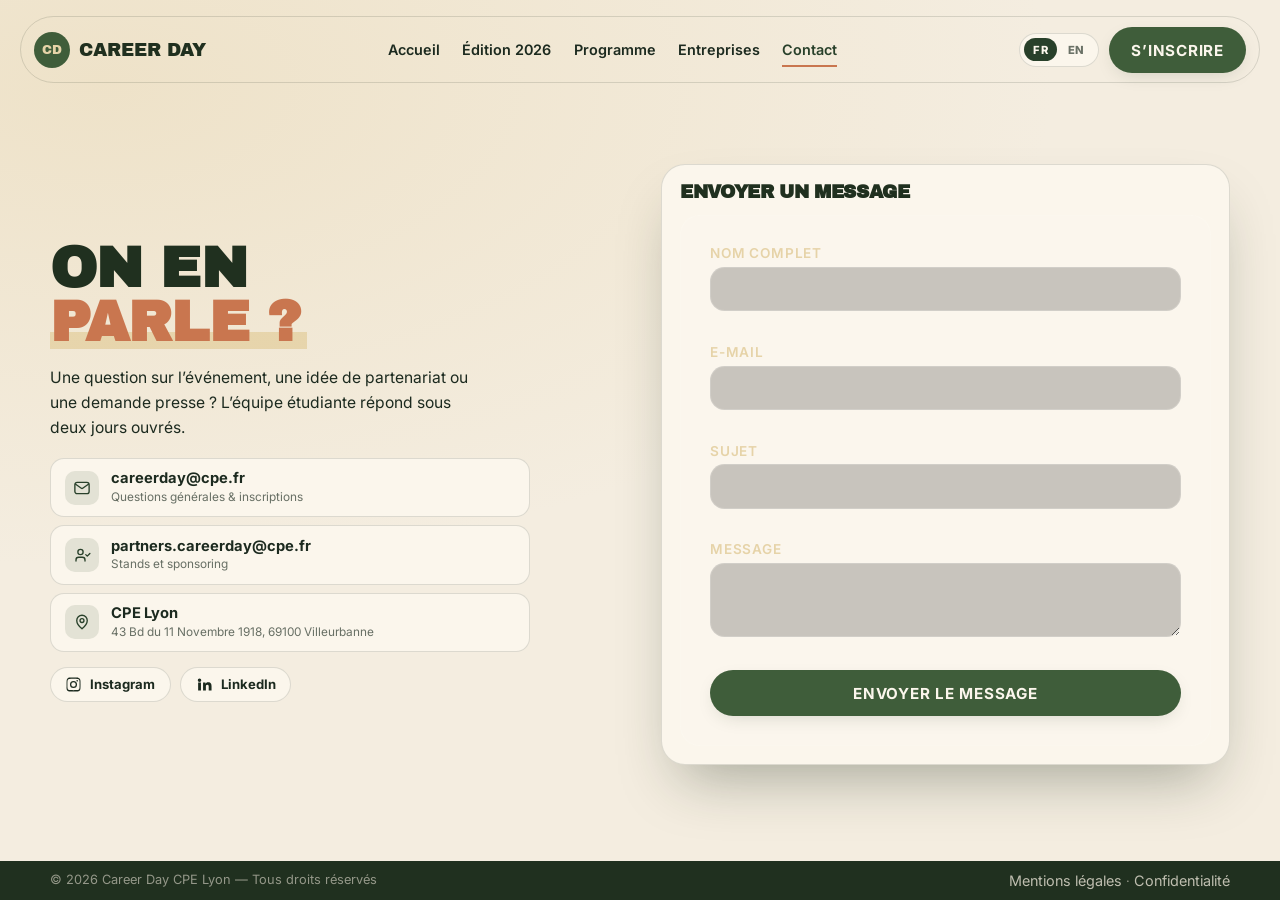
==== contact.html @ 2022bc17 "Initial commit" ====
<!doctype html>
<html lang="fr">
<head>
  <meta charset="utf-8" />
  <meta name="viewport" content="width=device-width, initial-scale=1" />
  <title>Contact — Career Day 2026 | CPE Lyon</title>
  <meta name="description" content="Contactez l’équipe étudiante du Career Day 2026 de CPE Lyon : questions, partenariats, presse. Réponse sous deux jours ouvrés." />
  <meta property="og:title" content="Contact — Career Day 2026 | CPE Lyon" />
  <meta property="og:description" content="Une question, une idée de partenariat ? L’équipe étudiante vous répond." />
  <meta property="og:type" content="website" />
  <meta name="twitter:card" content="summary_large_image" />
  <link rel="preconnect" href="https://fonts.googleapis.com" />
  <link rel="preconnect" href="https://fonts.gstatic.com" crossorigin />
  <link rel="stylesheet" href="https://fonts.googleapis.com/css2?family=Archivo+Black&family=Archivo:wght@400;600;800;900&family=Inter:wght@400;500;600;700&display=swap" />
  <link rel="stylesheet" href="css/style.css" />
  <link rel="stylesheet" href="css/pages.css" />
</head>
<body class="is-landing">
  <a class="skip" href="#main" data-en="Skip to content">Aller au contenu</a>
  <div class="loader" id="loader"><div class="loader__ring" aria-hidden="true"></div></div>
  <div id="site-nav"></div>

  <main id="main">
    <section class="page-single">
      <div class="page__grid contact__wrap">
        <div class="tabs contact__tabs" role="tablist" aria-label="Contact">
          <button class="tab is-active" type="button" role="tab" aria-selected="true" data-tab="info" data-en="Contact">Contact</button>
          <button class="tab" type="button" role="tab" aria-selected="false" data-tab="form" data-en="Message">Message</button>
        </div>

        <div class="contact__panels">
          <div class="tab-panel is-active intro" data-panel="info">
            <h1 class="intro__title">
              <span class="w"><span data-en="Let’s">On en</span></span>
              <span class="w w--accent"><span data-en="talk.">parle ?</span></span>
            </h1>
            <p class="intro__lead" data-en="A question about the event, a partnership idea or a press request? The student team answers within two working days.">
              Une question sur l’événement, une idée de partenariat ou une demande presse ?
              L’équipe étudiante répond sous deux jours ouvrés.
            </p>
            <ul class="cinfo">
              <li>
                <span class="cinfo__ic" aria-hidden="true"><svg viewBox="0 0 24 24" fill="none" stroke="currentColor" stroke-width="1.8" stroke-linecap="round" stroke-linejoin="round"><rect x="2.5" y="4.5" width="19" height="15" rx="3"/><path d="m3.5 7 7.6 5.4a1.5 1.5 0 0 0 1.8 0L20.5 7"/></svg></span>
                <div><b>careerday@cpe.fr</b><small data-en="General questions &amp; registrations">Questions générales &amp; inscriptions</small></div>
              </li>
              <li>
                <span class="cinfo__ic" aria-hidden="true"><svg viewBox="0 0 24 24" fill="none" stroke="currentColor" stroke-width="1.8" stroke-linecap="round" stroke-linejoin="round"><path d="M16 20v-1.5a3.5 3.5 0 0 0-3.5-3.5h-5A3.5 3.5 0 0 0 4 18.5V20"/><circle cx="10" cy="8" r="3.5"/><path d="M17 11.5 19 13.5 22.5 10"/></svg></span>
                <div><b>partners.careerday@cpe.fr</b><small data-en="Booths and sponsorship">Stands et sponsoring</small></div>
              </li>
              <li>
                <span class="cinfo__ic" aria-hidden="true"><svg viewBox="0 0 24 24" fill="none" stroke="currentColor" stroke-width="1.8" stroke-linecap="round" stroke-linejoin="round"><path d="M12 21s7-5.6 7-11a7 7 0 1 0-14 0c0 5.4 7 11 7 11Z"/><circle cx="12" cy="10" r="2.6"/></svg></span>
                <div><b>CPE Lyon</b><small>43 Bd du 11 Novembre 1918, 69100 Villeurbanne</small></div>
              </li>
            </ul>
            <div class="social">
              <a class="social__btn" href="https://instagram.com" target="_blank" rel="noopener" aria-label="Instagram">
                <svg viewBox="0 0 24 24" aria-hidden="true" fill="currentColor"><path d="M12 2.2c3.2 0 3.6 0 4.9.07 1.2.05 1.8.25 2.2.42.6.22 1 .48 1.4.9.44.43.7.83.92 1.4.17.44.37 1.06.42 2.25.06 1.28.07 1.66.07 4.88s-.01 3.6-.07 4.88c-.05 1.19-.25 1.81-.42 2.25-.22.57-.48.97-.92 1.4-.42.42-.82.68-1.4.9-.44.17-1.06.37-2.25.42-1.28.06-1.66.07-4.88.07s-3.6-.01-4.88-.07c-1.19-.05-1.81-.25-2.25-.42-.57-.22-.97-.48-1.4-.9-.42-.43-.68-.83-.9-1.4-.17-.44-.37-1.06-.42-2.25C2.21 15.6 2.2 15.22 2.2 12s.01-3.6.07-4.88c.05-1.19.25-1.81.42-2.25.22-.57.48-.97.9-1.4.43-.42.83-.68 1.4-.9.44-.17 1.06-.37 2.25-.42C8.52 2.21 8.9 2.2 12 2.2Zm0 1.8c-3.15 0-3.5.01-4.74.07-.9.04-1.38.19-1.7.31-.43.17-.73.37-1.05.69-.32.32-.52.62-.69 1.05-.12.32-.27.8-.31 1.7-.06 1.24-.07 1.6-.07 4.18s.01 2.94.07 4.18c.04.9.19 1.38.31 1.7.17.43.37.73.69 1.05.32.32.62.52 1.05.69.32.12.8.27 1.7.31 1.24.06 1.6.07 4.74.07s3.5-.01 4.74-.07c.9-.04 1.38-.19 1.7-.31.43-.17.73-.37 1.05-.69.32-.32.52-.62.69-1.05.12-.32.27-.8.31-1.7.06-1.24.07-1.6.07-4.18s-.01-2.94-.07-4.18c-.04-.9-.19-1.38-.31-1.7a2.85 2.85 0 0 0-.69-1.05 2.85 2.85 0 0 0-1.05-.69c-.32-.12-.8-.27-1.7-.31C15.5 4.01 15.15 4 12 4Zm0 3.03a4.97 4.97 0 1 1 0 9.94 4.97 4.97 0 0 1 0-9.94Zm0 1.8a3.17 3.17 0 1 0 0 6.34 3.17 3.17 0 0 0 0-6.34Zm5.18-3.2a1.16 1.16 0 1 1 0 2.32 1.16 1.16 0 0 1 0-2.32Z"/></svg>
                <span>Instagram</span>
              </a>
              <a class="social__btn" href="https://linkedin.com" target="_blank" rel="noopener" aria-label="LinkedIn">
                <svg viewBox="0 0 24 24" aria-hidden="true" fill="currentColor"><path d="M4.98 3.5a2.5 2.5 0 1 1 0 5 2.5 2.5 0 0 1 0-5ZM3 9.25h4v11.25H3V9.25Zm6.5 0h3.83v1.54h.06c.53-.95 1.83-1.95 3.77-1.95 4.03 0 4.78 2.5 4.78 5.75v5.91h-4v-5.24c0-1.25-.02-2.86-1.85-2.86-1.85 0-2.13 1.36-2.13 2.77v5.33h-4V9.25Z"/></svg>
                <span>LinkedIn</span>
              </a>
            </div>

          </div>

          <div class="tab-panel panel" data-panel="form">
            <h3 data-en="Send a message">Envoyer un message</h3>
            <form class="form" data-form data-success="Message envoyé ! Nous revenons vers vous rapidement.">
              <div class="field"><label for="cn" data-en="Full name">Nom complet</label><input id="cn" name="name" type="text" required /><span class="err"></span></div>
              <div class="field"><label for="ce" data-en="Email">E-mail</label><input id="ce" name="email" type="email" required /><span class="err"></span></div>
              <div class="field"><label for="cs" data-en="Subject">Sujet</label><input id="cs" name="subject" type="text" required /><span class="err"></span></div>
              <div class="field"><label for="cm" data-en="Message">Message</label><textarea id="cm" name="message" required></textarea><span class="err"></span></div>
              <button type="submit" class="btn btn--primary" data-en="Send message">Envoyer le message</button>
            </form>
          </div>
        </div>
      </div>
    </section>
  </main>

  <div id="site-footer"></div>

  <div class="modal" id="registerModal" role="dialog" aria-modal="true" aria-hidden="true">
    <div class="modal__backdrop" data-modal-close></div>
    <div class="modal__panel">
      <button class="modal__close" data-modal-close aria-label="Fermer">×</button>
      <h3 data-en="Register for Career Day">Inscription au Career Day</h3>
      <p class="muted" data-en="Free for CPE Lyon students.">Gratuit pour les étudiants de CPE Lyon.</p>
      <form class="form" data-form data-success="Inscription envoyée ! Confirmation en route.">
        <div class="field"><label for="rn6" data-en="Full name">Nom complet</label><input id="rn6" name="name" type="text" required /><span class="err"></span></div>
        <div class="field"><label for="re6" data-en="Email">E-mail</label><input id="re6" name="email" type="email" required /><span class="err"></span></div>
        <div class="field"><label for="rr6" data-en="I am a…">Je suis…</label><select id="rr6" name="role" required><option value="" data-en="Choose one">Choisir</option><option data-en="Student">Étudiant·e</option><option data-en="Company">Entreprise</option><option data-en="Alumni">Alumni</option></select><span class="err"></span></div>
        <button type="submit" class="btn btn--primary" data-en="Send registration">Envoyer l’inscription</button>
      </form>
    </div>
  </div>

  <div class="toasts" id="toasts" aria-live="polite"></div>
  <script src="js/layout.js"></script>
  <script src="js/i18n.js"></script>
  <script src="js/script.js"></script>
</body>
</html>
---- css/style.css ----
/* =========================================================
   Career Day 2026 — earthy eco palette, light mode only
   ========================================================= */

*,*::before,*::after{box-sizing:border-box}
html{scroll-behavior:smooth;-webkit-text-size-adjust:100%}
body{margin:0;font-family:var(--font-sans);color:var(--ink);background:var(--cream);
  -webkit-font-smoothing:antialiased;overflow-x:hidden}
img,svg{display:block;max-width:100%}
button{font:inherit;cursor:pointer;border:0;background:none;color:inherit}
a{color:inherit;text-decoration:none}
:focus-visible{outline:3px solid var(--moss);outline-offset:2px;border-radius:6px}
main{min-height:60vh}

/* ---------- Design tokens (light only, ecological earthy) ---------- */
:root{
  --cream:#f4ede0;         /* warm paper */
  --paper:#fbf6ec;         /* softer paper */
  --ink:#1c2a1f;           /* deep bark */
  --bark:#20301f;          /* deepest green-brown */
  --moss:#3f5d3a;          /* primary forest green */
  --moss-deep:#28402a;
  --olive:#8ba86a;         /* fresh olive accent */
  --clay:#c9764f;          /* warm terracotta */
  --clay-soft:#e2a583;     /* peachy clay */
  --sand:#e6d3a8;          /* golden sand */
  --sky:#a9c3b5;           /* soft eucalyptus */
  --line:rgba(28,42,31,.14);
  --muted:rgba(28,42,31,.65);
  --shadow-sm:0 6px 20px -8px rgba(32,48,31,.22);
  --shadow-lg:0 30px 60px -20px rgba(32,48,31,.38);
  --radius:1.25rem;
  --font-display:"Archivo Black","Archivo",system-ui,sans-serif;
  --font-sans:"Inter",system-ui,-apple-system,sans-serif;
  --ease:cubic-bezier(.22,1,.36,1);
  --container:1180px;
}

.container{width:min(100% - 2.5rem,var(--container));margin-inline:auto}

/* ---------- Typography ---------- */
h1,h2,h3,h4,.font-display{font-family:var(--font-display);letter-spacing:-.02em;line-height:.95;margin:0}
.h2{font-size:clamp(2.4rem,5vw,4.2rem);text-transform:uppercase;color:var(--bark)}
.h2--dark{color:var(--sand)}
.h2--light{color:var(--olive)}
.eyebrow{display:inline-block;font-size:.75rem;font-weight:800;letter-spacing:.28em;
  text-transform:uppercase;color:var(--clay);margin-bottom:1rem}
.eyebrow--light{color:var(--olive)}
.lead{max-width:44ch;color:var(--ink);opacity:.85;font-size:clamp(1rem,1.1vw,1.125rem);line-height:1.65;margin:1.25rem 0 1.75rem}
.lead--dark{color:rgba(244,237,224,.85)}
.lead--light{color:rgba(244,237,224,.85)}
.muted{color:var(--muted);font-size:.9rem}

/* ---------- Buttons ---------- */
.btn{display:inline-flex;align-items:center;justify-content:center;gap:.5rem;
  padding:.85rem 1.4rem;border-radius:999px;font-weight:700;font-size:.95rem;
  text-transform:uppercase;letter-spacing:.05em;transition:transform .25s var(--ease),
  box-shadow .25s var(--ease),background .2s,color .2s;will-change:transform}
.btn:hover{transform:translateY(-2px)}
.btn:active{transform:translateY(0)}
.btn--lg{padding:1rem 1.7rem;font-size:1rem}
.btn--primary{background:var(--moss);color:var(--paper);box-shadow:var(--shadow-sm)}
.btn--primary:hover{background:var(--moss-deep)}
.btn--clay{background:var(--clay);color:var(--paper)}
.btn--sand{background:var(--sand);color:var(--bark)}
.btn--dark{background:var(--bark);color:var(--sand)}
.btn--ghost{background:transparent;color:var(--bark);border:2px solid var(--bark)}
.btn--ghost:hover{background:var(--bark);color:var(--sand)}

/* ---------- Loader ---------- */
.loader{position:fixed;inset:0;background:var(--cream);display:grid;place-items:center;
  z-index:9999;transition:opacity .5s .2s ease,visibility 0s .8s}
.loader.is-hidden{opacity:0;visibility:hidden;pointer-events:none}
.loader__ring{width:52px;height:52px;border:4px solid var(--line);
  border-top-color:var(--moss);border-radius:50%;animation:spin 1s linear infinite}
@keyframes spin{to{transform:rotate(360deg)}}

/* ---------- Scroll progress ---------- */
.scroll-progress{position:fixed;top:0;left:0;height:3px;width:0;background:var(--clay);
  z-index:100;transition:width .1s linear}

/* ---------- Skip link ---------- */
.skip{position:absolute;left:-9999px;top:0;background:var(--bark);color:var(--sand);padding:.6rem 1rem;z-index:100;border-radius:0 0 8px 0}
.skip:focus{left:0}

/* ---------- Nav ---------- */
.nav{position:fixed;inset:1rem 0 auto 0;z-index:60}
.nav.is-scrolled .nav__inner{background:color-mix(in oklab,var(--paper) 92%,transparent);
  backdrop-filter:saturate(140%) blur(14px);-webkit-backdrop-filter:saturate(140%) blur(14px);
  box-shadow:var(--shadow-sm)}
.nav__inner{display:flex;align-items:center;justify-content:space-between;gap:1rem;
  width:min(100% - 2rem,1240px);margin-inline:auto;padding:.6rem .8rem;
  border-radius:999px;border:1px solid var(--line);transition:all .3s var(--ease);background:transparent}
.nav__logo{display:flex;align-items:center;gap:.6rem;font-family:var(--font-display);
  font-size:1.15rem;color:var(--bark);text-transform:uppercase}
.nav__badge{display:grid;place-items:center;width:36px;height:36px;border-radius:50%;
  background:var(--moss);color:var(--sand);font-family:var(--font-display);font-size:.8rem}
.nav__links{display:flex;gap:1.4rem;font-weight:600;font-size:.9rem}
.nav__links a{position:relative;padding:.3rem 0;color:var(--ink)}
.nav__links a::after{content:"";position:absolute;left:0;right:100%;bottom:-4px;height:2px;
  background:var(--clay);transition:right .3s var(--ease)}
.nav__links a:hover::after,.nav__links a[aria-current="page"]::after{right:0}
.nav__links a[aria-current="page"]{color:var(--moss-deep)}
.nav__actions{display:flex;align-items:center;gap:.6rem}
.burger{display:none;width:42px;height:42px;border-radius:50%;background:var(--paper);
  place-items:center;box-shadow:var(--shadow-sm)}
.burger span{display:block;width:20px;height:2px;background:var(--bark);margin:3px auto;transition:.3s var(--ease)}
.burger.is-open span:nth-child(1){transform:translateY(5px) rotate(45deg)}
.burger.is-open span:nth-child(2){opacity:0}
.burger.is-open span:nth-child(3){transform:translateY(-5px) rotate(-45deg)}

/* Mobile drawer */
.drawer{position:fixed;inset:0;background:var(--cream);z-index:58;
  transform:translateY(-100%);transition:transform .5s var(--ease);padding:6.4rem 1.6rem 2rem;display:flex;
  overflow-y:auto}
.drawer.is-open{transform:translateY(0)}
/* keep page content from bleeding through the drawer */
body.nav-open{overflow:hidden}
body.nav-open main,body.nav-open footer{visibility:hidden}
.drawer__nav{display:flex;flex-direction:column;gap:.75rem;font-family:var(--font-display);
  font-size:1.45rem;text-transform:uppercase;color:var(--bark);width:100%}
.drawer__nav a[aria-current="page"]{color:var(--clay)}
.drawer__nav .langsw{align-self:flex-start;margin-top:.2rem}
.drawer__nav .btn{align-self:flex-start;font-family:var(--font-sans);font-size:.88rem;padding:.55rem 1.1rem;margin-top:.35rem}
@media (max-width:400px){
  .drawer{padding:6.1rem 1.3rem 1.6rem}
  .drawer__nav{font-size:1.25rem;gap:.6rem}
}


@media (max-width:960px){
  .nav__links{display:none}
  .burger{display:grid}
  .nav__actions .btn{display:none}
}

/* ---------- Page banner (shared on inner pages) ---------- */
.banner{position:relative;background:var(--moss);color:var(--paper);padding:9rem 0 5rem;overflow:hidden}
.banner__inner{position:relative;z-index:2}
.banner .eyebrow{color:var(--sand)}
.banner h1{font-size:clamp(2.6rem,6vw,5rem);text-transform:uppercase;color:var(--sand)}
.banner p{max-width:52ch;color:rgba(244,237,224,.85);margin-top:1.2rem;line-height:1.6}
.banner__deco{position:absolute;right:-4rem;top:-4rem;width:22rem;height:22rem;border-radius:50%;
  background:radial-gradient(circle at 30% 30%,var(--olive),transparent 65%);opacity:.55;z-index:1}
.wave{position:absolute;left:0;right:0;bottom:-1px;line-height:0;z-index:2}
.wave svg{width:100%;height:80px;display:block}
.wave svg path{fill:var(--cream)}
.banner + section{padding-top:5rem}

/* ---------- HERO (home) ---------- */
.hero{position:relative;padding:9rem 0 6rem;background:var(--cream);overflow:hidden}
.hero__grid{display:grid;grid-template-columns:1.1fr 1fr;gap:3rem;align-items:center}
.chip{background:color-mix(in oklab,var(--clay-soft) 65%,transparent);
  color:var(--bark);padding:.4rem 1rem;border-radius:999px;
  font-size:.72rem;font-weight:800;letter-spacing:.24em;text-transform:uppercase}
.hero__title{font-family:var(--font-display);text-transform:uppercase;
  font-size:clamp(3.2rem,10vw,8.2rem);line-height:.85;margin-top:1.4rem;color:var(--bark)}
.hero__title span{display:block}
.hero__accent{color:var(--clay);text-shadow:3px 3px 0 var(--bark)}
.hero__lead{margin-top:1.7rem;max-width:34ch;font-size:clamp(1rem,1.2vw,1.15rem);color:var(--ink);opacity:.85;line-height:1.6}
.hero__cta{margin-top:1.8rem;display:flex;flex-wrap:wrap;gap:.9rem}

/* stats */
.stats{display:grid;grid-template-columns:repeat(4,1fr);gap:1rem;margin:2.5rem 0 0;padding:0;list-style:none}
.stats li{background:var(--paper);border:1px solid var(--line);border-radius:var(--radius);
  padding:1rem 1.1rem;transition:transform .3s var(--ease);box-shadow:var(--shadow-sm)}
.stats li:hover{transform:translateY(-4px)}
.stat__num{display:block;font-family:var(--font-display);font-size:1.9rem;color:var(--moss-deep)}
.stat__lbl{font-size:.72rem;letter-spacing:.16em;text-transform:uppercase;color:var(--muted)}

/* hero right */
.hero__right{position:relative;justify-self:center;width:100%;max-width:440px;aspect-ratio:4/5}
.blob{position:absolute;inset:0;overflow:hidden;background:var(--moss);
  border-radius:58% 42% 55% 45% / 60% 55% 45% 40%;animation:morph 12s ease-in-out infinite}
.blob img{width:100%;height:100%;object-fit:cover}
@keyframes morph{
  0%,100%{border-radius:58% 42% 55% 45% / 60% 55% 45% 40%}
  50%{border-radius:45% 55% 40% 60% / 50% 45% 55% 50%}
}
.sticker{position:absolute;transform:rotate(var(--rot));animation:float 6s ease-in-out infinite;filter:drop-shadow(var(--shadow-sm))}
.sticker--lg{bottom:-1.5rem;right:-1rem;background:var(--clay);color:var(--paper);
  width:132px;height:132px;border-radius:50%;display:grid;place-items:center;
  text-align:center;font-family:var(--font-display);font-size:.72rem;text-transform:uppercase;letter-spacing:.06em;line-height:1.15}
.sticker--sm{width:56px;height:56px;border-radius:50%;display:grid;place-items:center;
  background:var(--sand);color:var(--bark);font-size:1.5rem}
.sticker--top{top:-1rem;right:12%}
.sticker--side{top:45%;left:-1.2rem;background:var(--sky);color:var(--bark)}
@keyframes float{0%,100%{transform:rotate(var(--rot)) translateY(0)}50%{transform:rotate(var(--rot)) translateY(-10px)}}

.hero .wave svg path{fill:var(--moss)}

/* ---------- Feature teasers (home) ---------- */
.teasers{background:var(--moss);color:var(--paper);padding:5rem 0 6rem}
.teasers h2{color:var(--sand)}
.teasers__grid{display:grid;grid-template-columns:repeat(3,1fr);gap:1.2rem;margin-top:2rem}
.teaser{background:rgba(255,255,255,.05);border:1px solid rgba(255,255,255,.1);
  border-radius:var(--radius);padding:1.8rem 1.4rem;transition:transform .35s var(--ease),background .3s;
  display:flex;flex-direction:column;gap:.8rem}
.teaser:hover{transform:translateY(-8px);background:rgba(255,255,255,.09)}
.teaser__ico{width:52px;height:52px;border-radius:14px;display:grid;place-items:center;background:var(--sand);color:var(--bark)}
.teaser h3{font-family:var(--font-display);text-transform:uppercase;color:var(--sand);font-size:1.15rem}
.teaser p{color:rgba(244,237,224,.78);font-size:.92rem;line-height:1.55;margin:0;flex-grow:1}
.teaser__link{font-weight:700;color:var(--clay-soft);font-size:.85rem;text-transform:uppercase;letter-spacing:.08em}
.teaser__link:hover{color:var(--sand)}

/* ---------- Cards (about pillars) ---------- */
.cards{display:grid;grid-template-columns:repeat(3,1fr);gap:1.2rem}
.card{background:var(--paper);border:1px solid var(--line);border-radius:var(--radius);
  padding:1.8rem 1.4rem;text-align:center;transition:transform .35s var(--ease),box-shadow .3s;box-shadow:var(--shadow-sm)}
.card:hover{transform:translateY(-8px);box-shadow:var(--shadow-lg)}
.card__icon{width:64px;height:64px;border-radius:50%;display:grid;place-items:center;
  margin:0 auto;color:var(--bark);transition:transform .3s var(--ease)}
.card:hover .card__icon{transform:scale(1.1) rotate(-6deg)}
.card h3{font-size:1.15rem;text-transform:uppercase;color:var(--moss-deep);margin:1rem 0 .4rem}
.card p{font-size:.9rem;color:var(--muted);line-height:1.55;margin:0}

/* ---------- Marquee ---------- */
.marquee{background:var(--bark);padding:1.4rem 0;overflow:hidden}
.marquee__track{display:flex;gap:2rem;background:var(--sand);color:var(--bark);
  padding:.85rem 0;transform:rotate(-2deg);width:110%;margin-left:-5%;
  font-family:var(--font-display);font-size:clamp(1.1rem,2vw,1.7rem);text-transform:uppercase;
  animation:scroll 30s linear infinite;white-space:nowrap}
.marquee__track span{padding-inline:1rem}
@keyframes scroll{to{transform:rotate(-2deg) translateX(-50%)}}

/* ---------- Two-col info (edition/program) ---------- */
.split{padding:5rem 0;background:var(--cream)}
.split__grid{display:grid;grid-template-columns:1fr 1fr;gap:3rem;align-items:center}
.split--clay{background:var(--clay-soft)}
.split--sand{background:var(--sand)}

.info-card{background:var(--paper);border-radius:var(--radius);padding:1.8rem;box-shadow:var(--shadow-sm)}
.info-card h3{font-family:var(--font-display);text-transform:uppercase;font-size:1.4rem;color:var(--bark);margin-bottom:1rem}
.info-card ul{list-style:none;margin:0;padding:0;display:flex;flex-direction:column;gap:.8rem;color:var(--bark)}
.info-card li{display:flex;align-items:flex-start;gap:.8rem;font-size:.95rem}
.dot{display:inline-block;width:32px;height:32px;border-radius:50%;flex-shrink:0;display:grid;place-items:center;color:var(--paper)}
.info-card small{color:var(--muted)}
.info-photo{margin:0;border-radius:var(--radius);overflow:hidden;aspect-ratio:4/3;box-shadow:var(--shadow-sm)}
.info-photo img{width:100%;height:100%;object-fit:cover;transition:transform .6s var(--ease)}
.info-photo:hover img{transform:scale(1.05)}

/* Passport visual */
.passport{position:relative;display:grid;place-items:center;padding:1rem}
.passport__card{width:230px;height:320px;background:var(--bark);border-radius:1.2rem;
  color:var(--sand);padding:1.5rem;box-shadow:var(--shadow-lg);
  display:flex;flex-direction:column;align-items:center;justify-content:space-between;
  transform:rotate(-8deg);transition:transform .5s var(--ease)}
.passport__card:hover{transform:rotate(-4deg) translateY(-8px) scale(1.02)}
.passport__top,.passport__bot{font-family:var(--font-display);text-transform:uppercase;text-align:center;font-size:1.15rem;line-height:1}
.passport__bot{font-size:.7rem;letter-spacing:.22em}
.passport__globe{border:2px solid var(--sand);border-radius:50%;width:135px;height:135px;display:grid;place-items:center;color:var(--sand)}

/* ---------- Section shell ---------- */
.section{padding:5rem 0;background:var(--cream)}
.section--paper{background:var(--paper)}
.section--moss{background:var(--moss);color:var(--paper)}
.section--moss .h2{color:var(--sand)}
.section--moss .lead{color:rgba(244,237,224,.85)}
.section--moss .eyebrow{color:var(--olive)}
.section__head{max-width:640px;margin-bottom:2.5rem}

/* ---------- Tabs ---------- */
.tabs{display:inline-flex;gap:.4rem;background:var(--paper);padding:.4rem;border-radius:999px;
  margin-top:.5rem;box-shadow:var(--shadow-sm);border:1px solid var(--line)}
.tab{padding:.7rem 1.4rem;border-radius:999px;font-weight:700;color:var(--muted);transition:.25s var(--ease)}
.tab.is-active{background:var(--bark);color:var(--sand)}
.tab-panels{margin-top:2rem}
.tab-panel{display:none;animation:fade .4s var(--ease)}
.tab-panel.is-active{display:block}
@keyframes fade{from{opacity:0;transform:translateY(8px)}to{opacity:1;transform:none}}
.agenda{list-style:none;margin:0;padding:0;display:grid;gap:.9rem;max-width:720px}
.agenda li{display:grid;grid-template-columns:80px 1fr;gap:1.2rem;padding:1.1rem 1.3rem;
  background:var(--paper);border:1px solid var(--line);border-radius:var(--radius);
  transition:transform .25s var(--ease);box-shadow:var(--shadow-sm)}
.agenda li:hover{transform:translateX(6px)}
.agenda time{font-family:var(--font-display);color:var(--clay);font-size:1.1rem}
.agenda b{color:var(--bark);display:block}
.agenda p{margin:.3rem 0 0;color:var(--muted);font-size:.9rem}

/* ---------- Partners ---------- */
.partners__grid{margin-top:2rem;display:grid;grid-template-columns:repeat(4,1fr);gap:1rem}
.partner{background:var(--paper);border-radius:var(--radius);padding:2rem 1rem;text-align:center;
  font-family:var(--font-display);letter-spacing:.05em;color:var(--bark);
  transition:transform .3s var(--ease),box-shadow .3s;box-shadow:var(--shadow-sm);border:1px solid var(--line)}
.partner:hover{transform:translateY(-6px) rotate(-1deg);box-shadow:var(--shadow-lg);background:var(--sand)}
.partner__tier{display:block;font-family:var(--font-sans);font-size:.68rem;letter-spacing:.24em;color:var(--clay);margin-bottom:.5rem;font-weight:700}

/* ---------- FAQ ---------- */
.faq__grid{display:grid;grid-template-columns:1fr 1.4fr;gap:3rem;align-items:start}
.accordion{display:flex;flex-direction:column;gap:.7rem}
.acc{background:var(--paper);border:1px solid var(--line);border-radius:var(--radius);
  overflow:hidden;transition:box-shadow .3s var(--ease)}
.acc[open]{box-shadow:var(--shadow-sm)}
.acc summary{padding:1.1rem 1.3rem;font-weight:700;color:var(--bark);
  cursor:pointer;display:flex;justify-content:space-between;align-items:center;list-style:none;gap:1rem}
.acc summary::-webkit-details-marker{display:none}
.acc summary::after{content:"+";font-family:var(--font-display);font-size:1.5rem;transition:transform .3s var(--ease);color:var(--clay)}
.acc[open] summary::after{transform:rotate(45deg)}
.acc__body{padding:0 1.3rem 1.2rem;color:var(--muted);line-height:1.6}

/* ---------- Contact ---------- */
.contact-block{background:var(--bark);color:var(--cream);padding:5rem 0;border-radius:var(--radius);margin-top:3rem}
.contact__grid{display:grid;grid-template-columns:1fr 1.2fr;gap:3rem;align-items:start;padding:0 2.5rem}
.contact__meta{list-style:none;margin:1.5rem 0 0;padding:0;display:flex;flex-direction:column;gap:.6rem;color:rgba(244,237,224,.8)}
.form{display:grid;gap:1rem;background:rgba(255,255,255,.05);padding:1.8rem;border-radius:var(--radius);border:1px solid rgba(255,255,255,.1)}
.field{display:grid;gap:.35rem}
.field label{font-size:.85rem;font-weight:600;letter-spacing:.06em;text-transform:uppercase;color:var(--sand)}
.field input,.field select,.field textarea{background:rgba(0,0,0,.2);border:1px solid rgba(255,255,255,.15);
  color:var(--cream);padding:.85rem 1rem;border-radius:.9rem;font:inherit;transition:border-color .2s,background .2s}
.field input:focus,.field select:focus,.field textarea:focus{border-color:var(--olive);background:rgba(0,0,0,.35);outline:none}
.field.has-error input,.field.has-error select,.field.has-error textarea{border-color:#ff8b8b}
.err{min-height:1rem;font-size:.78rem;color:#ffcccc}

/* ---------- CTA banner ---------- */
.cta-band{background:var(--clay);color:var(--paper);padding:4rem 0;text-align:center}
.cta-band h2{color:var(--paper);font-size:clamp(2rem,4vw,3.4rem);text-transform:uppercase}
.cta-band p{max-width:52ch;margin:1rem auto 1.8rem;color:rgba(251,246,236,.9)}
.cta-band .btn{background:var(--bark);color:var(--sand)}
.cta-band .btn:hover{background:var(--moss-deep)}

/* ---------- Footer ---------- */
.footer{background:var(--bark);color:var(--cream);padding:5rem 0 1.5rem;position:relative}
.footer__grid{display:grid;grid-template-columns:1.4fr 1fr 1fr 1fr;gap:2rem;padding-bottom:3rem;border-bottom:1px solid rgba(255,255,255,.1)}
.footer__logo{color:var(--sand);margin-bottom:1rem}
.footer p,.footer li,.footer a{color:rgba(244,237,224,.75);font-size:.9rem}
.footer h4{color:var(--sand);font-size:.78rem;letter-spacing:.24em;text-transform:uppercase;margin-bottom:1rem}
.footer ul{list-style:none;padding:0;margin:0;display:flex;flex-direction:column;gap:.5rem}
.footer a:hover{color:var(--olive)}
.socials{display:flex;gap:.6rem}
.socials a{display:grid;place-items:center;width:42px;height:42px;border-radius:50%;
  background:rgba(255,255,255,.1);font-family:var(--font-display);font-size:.8rem;transition:.3s var(--ease)}
.socials a:hover{background:var(--clay);color:var(--paper);transform:translateY(-3px)}
.footer__stamp{display:grid;place-items:center}
.footer__stamp div{width:130px;height:130px;border-radius:50%;background:var(--sand);color:var(--bark);
  display:grid;place-items:center;text-align:center;font-family:var(--font-display);font-size:.72rem;
  text-transform:uppercase;letter-spacing:.06em;line-height:1.2;transform:rotate(-8deg);box-shadow:var(--shadow-lg)}
.footer__bar{display:flex;justify-content:space-between;padding-top:1.5rem;font-size:.8rem;color:rgba(244,237,224,.55);flex-wrap:wrap;gap:1rem;max-width:var(--container);margin-inline:auto}

/* ---------- Back to top ---------- */
.to-top{position:fixed;bottom:1.5rem;right:1.5rem;width:48px;height:48px;border-radius:50%;
  background:var(--bark);color:var(--sand);font-size:1.3rem;font-weight:700;
  box-shadow:var(--shadow-lg);opacity:0;transform:translateY(20px);transition:.4s var(--ease);z-index:50}
.to-top.is-visible{opacity:1;transform:translateY(0)}
.to-top:hover{transform:translateY(-4px);background:var(--moss-deep)}

/* ---------- Modal ---------- */
.modal{position:fixed;inset:0;z-index:200;display:none;align-items:center;justify-content:center;padding:1.5rem}
.modal.is-open{display:flex;animation:fade .3s var(--ease)}
.modal__backdrop{position:absolute;inset:0;background:rgba(32,48,31,.55);backdrop-filter:blur(6px);-webkit-backdrop-filter:blur(6px)}
.modal__panel{position:relative;background:var(--paper);color:var(--ink);width:min(100%,480px);
  padding:2rem;border-radius:1.5rem;box-shadow:var(--shadow-lg);animation:pop .4s var(--ease)}
@keyframes pop{from{transform:scale(.92);opacity:0}to{transform:scale(1);opacity:1}}
.modal__close{position:absolute;top:.6rem;right:.9rem;font-size:1.8rem;line-height:1;color:var(--muted)}
.modal__panel h3{font-family:var(--font-display);text-transform:uppercase;color:var(--bark);font-size:1.4rem;margin-bottom:.6rem}
.modal__panel .form{background:var(--cream);padding:1rem;border:1px solid var(--line);margin-top:1rem}
.modal__panel .field label{color:var(--bark)}
.modal__panel .field input,.modal__panel .field select{background:var(--paper);color:var(--ink);border:1px solid var(--line)}
.modal__panel .field input:focus,.modal__panel .field select:focus{border-color:var(--moss);background:#fff}
.modal__panel .err{color:#b3341c}

/* ---------- Toasts ---------- */
.toasts{position:fixed;top:1rem;right:1rem;z-index:300;display:flex;flex-direction:column;gap:.6rem;pointer-events:none}
.toast{background:var(--bark);color:var(--sand);padding:.9rem 1.2rem;border-radius:.9rem;
  box-shadow:var(--shadow-lg);font-size:.9rem;min-width:220px;
  animation:toastIn .35s var(--ease);pointer-events:auto;border-left:4px solid var(--olive)}
.toast.is-error{border-left-color:#ff8b8b}
@keyframes toastIn{from{transform:translateX(120%);opacity:0}to{transform:none;opacity:1}}
.toast.is-out{animation:toastOut .35s var(--ease) forwards}
@keyframes toastOut{to{transform:translateX(120%);opacity:0}}

/* ---------- Reveal on scroll ---------- */
[data-reveal]{opacity:0;transform:translateY(30px);transition:opacity .7s var(--ease) var(--d,0s),transform .7s var(--ease) var(--d,0s)}
[data-reveal].is-in{opacity:1;transform:none}

/* ---------- Responsive ---------- */
@media (max-width:960px){
  .hero__grid,.split__grid,.faq__grid,.contact__grid{grid-template-columns:1fr;gap:2.5rem}
  .cards,.teasers__grid{grid-template-columns:1fr}
  .stats{grid-template-columns:repeat(2,1fr)}
  .partners__grid{grid-template-columns:repeat(2,1fr)}
  .footer__grid{grid-template-columns:1fr 1fr;gap:2.5rem}
  .footer__stamp{justify-self:start}
  .hero{padding-top:7rem}
  .banner{padding:8rem 0 4rem}
  .contact__grid{padding:0 1.5rem}
}
@media (max-width:520px){
  .partners__grid,.footer__grid{grid-template-columns:1fr}
  .agenda li{grid-template-columns:1fr}
}
@media (prefers-reduced-motion:reduce){
  *,*::before,*::after{animation-duration:.001ms!important;transition-duration:.001ms!important}
  [data-reveal]{opacity:1;transform:none}
}

/* ---------- Landing (single-screen home) ---------- */
.is-landing{min-height:100svh;display:flex;flex-direction:column}
.is-landing main{min-height:0;flex:1 0 auto;display:flex;flex-direction:column}
.is-landing .hero--single,.is-landing .page-single{flex:1 0 auto;min-height:0}
.is-landing .footer{padding:.7rem 0}
.is-landing .footer__grid,.is-landing .footer__stamp{display:none}
.is-landing .footer__bar{padding-top:0}
.hero--single{display:flex;align-items:center;min-height:100svh;padding:6.5rem 0 2rem}
.is-landing .hero--single{padding:5.4rem 0 1.1rem}
.hero--single .hero__grid{width:min(100% - 2.5rem,var(--container));align-items:center;gap:2rem}
.hero--single .hero__title{font-size:clamp(2.4rem,min(7.2vw,11vh),6.4rem);margin-top:.8rem}
.hero--single .hero__lead{margin-top:1.1rem;font-size:clamp(.95rem,1.05vw,1.05rem)}
.hero--single .hero__cta{margin-top:1.3rem}
.hero--single .stats{margin-top:clamp(.9rem,2vh,1.6rem);gap:.7rem}
.hero--single .stats li{padding:.75rem .85rem}
.hero--single .stat__num{font-size:1.5rem}
.hero--single .hero__right{max-width:min(100%,520px,72vh);aspect-ratio:1/1}
@media (max-width:960px){
  .hero--single{min-height:auto;padding:6.5rem 0 3rem}
  .hero--single .hero__grid{gap:1.5rem}
  .hero--single .hero__right{max-width:340px}
}
---- css/pages.css ----
/* =========================================================
   Single-screen inner pages (about / edition / program /
   partners / contact) — editorial left column + media right
   ========================================================= */

.page-single{
  display:flex;align-items:center;
  min-height:calc(100svh - 74px);
  padding:5.4rem 0 1.1rem;
  background:
    radial-gradient(120% 90% at 8% 10%, color-mix(in oklab,var(--sand) 42%,transparent), transparent 62%),
    var(--cream);
}
.page-single .page__grid{
  width:min(100% - 2.5rem,var(--container));
  margin-inline:auto;
  display:grid;grid-template-columns:1.05fr .95fr;gap:3rem;align-items:center;
}

/* =========================================================
   LEFT COLUMN — "intro" editorial block
   ========================================================= */
.intro{position:relative;max-width:36rem}

/* animated entrance for each block */
.intro > *{animation:intro-up .75s cubic-bezier(.2,.9,.25,1) both}
.intro > *:nth-child(1){animation-delay:.04s}
.intro > *:nth-child(2){animation-delay:.12s}
.intro > *:nth-child(3){animation-delay:.22s}
.intro > *:nth-child(4){animation-delay:.32s}
.intro > *:nth-child(5){animation-delay:.42s}
@keyframes intro-up{from{opacity:0;transform:translateY(22px)}to{opacity:1;transform:none}}

/* eyebrow */
.intro__eyebrow{
  display:inline-flex;align-items:center;gap:.6rem;
  font-size:.7rem;font-weight:800;letter-spacing:.18em;text-transform:uppercase;
  color:var(--moss-deep);
}
.intro__eyebrow i{
  width:34px;height:2px;border-radius:2px;background:var(--clay);display:block;
  transform-origin:left;animation:eyebrow-line .8s .15s var(--ease) both;
}
@keyframes eyebrow-line{from{transform:scaleX(0)}to{transform:scaleX(1)}}

/* title: line-by-line mask reveal */
.intro__title{
  margin:.9rem 0 0;font-family:var(--font-display);text-transform:uppercase;
  line-height:.95;letter-spacing:-.015em;color:var(--bark);
  font-size:clamp(2.1rem,min(4.4vw,6.2vh),3.8rem);
  display:flex;flex-direction:column;
}
.intro__title .w{display:block;overflow:hidden}
.intro__title .w > span{display:block;animation:title-rise .9s cubic-bezier(.2,.9,.25,1) both}
.intro__title .w:nth-child(1) > span{animation-delay:.12s}
.intro__title .w:nth-child(2) > span{animation-delay:.24s}
.intro__title .w:nth-child(3) > span{animation-delay:.34s}
@keyframes title-rise{from{transform:translateY(105%)}to{transform:none}}
.intro__title .w--accent > span{
  color:var(--clay);
  background:linear-gradient(180deg,transparent 68%,color-mix(in oklab,var(--sand) 92%,transparent) 68%);
  width:fit-content;padding-right:.12em;
}
.intro__title--edition{
  font-size:clamp(2rem,min(3.2vw,4.6vh),2.5rem);
  line-height:1.05;
}

.intro__lead{
  margin-top:1rem;max-width:42ch;font-size:clamp(.98rem,1.55vh,1.1rem);line-height:1.6;
  color:var(--ink);opacity:.9;
}

/* numbered / iconic list */
.intro__list{list-style:none;margin:1.2rem 0 0;padding:0;display:grid;gap:.15rem;position:relative}
.intro__list li{
  display:grid;grid-template-columns:auto 1fr;gap:1rem;align-items:start;
  padding:clamp(.5rem,.9vh,.75rem) .9rem clamp(.5rem,.9vh,.75rem) .55rem;border-radius:14px;position:relative;
  transition:background .3s var(--ease),transform .3s var(--ease);
}
.intro__list li::after{
  content:"";position:absolute;left:.9rem;right:.9rem;bottom:0;height:1px;
  background:color-mix(in oklab,var(--moss) 18%,transparent);
}
.intro__list li:last-child::after{display:none}
.intro__list li:hover{background:var(--paper);transform:translateX(6px)}
.intro__list li:hover .intro__k{background:var(--clay);color:var(--paper);transform:rotate(-6deg)}
.intro__k{
  width:38px;height:38px;border-radius:12px;display:grid;place-items:center;
  background:color-mix(in oklab,var(--olive) 22%,var(--paper));color:var(--moss-deep);
  font-family:var(--font-display);font-size:.86rem;letter-spacing:.02em;
  transition:background .3s var(--ease),color .3s var(--ease),transform .3s var(--ease);
}
.intro__list b{display:block;color:var(--bark);font-size:1.02rem;line-height:1.3}
.intro__list small{display:block;margin-top:.15rem;color:var(--muted);font-size:.9rem;line-height:1.45}

/* key figures strip (edition) */
.intro__figs{list-style:none;display:grid;grid-template-columns:repeat(4,1fr);gap:.6rem;margin:1.3rem 0 0;padding:0}
.intro__figs li{
  background:var(--paper);border:1px solid var(--line);border-radius:16px;
  padding:.85rem .6rem;text-align:center;
  transition:transform .3s var(--ease),box-shadow .3s var(--ease),border-color .3s
}
.intro__figs li:hover{transform:translateY(-5px);box-shadow:var(--shadow-sm);border-color:color-mix(in oklab,var(--olive) 55%,transparent)}
.intro__figs .stat__num{display:block;font-family:var(--font-display);font-size:1.55rem;color:var(--moss-deep);line-height:1}
.intro__figs .stat__lbl{display:block;margin-top:.25rem;font-size:.68rem;letter-spacing:.12em;text-transform:uppercase;color:var(--muted)}

/* CTA */
.intro__cta{margin-top:1.25rem;display:flex;flex-wrap:wrap;gap:.8rem;align-items:stretch}
.intro__cta > *{min-height:58px}
.intro__cta--tall > *{min-height:66px}
.btn--tall{display:inline-flex;align-items:center;justify-content:center;padding-inline:1.6rem}

.book-btn{display:inline-flex;align-items:center;gap:.85rem;padding:.65rem 1.1rem .65rem .65rem;border-radius:999px;background:var(--paper);border:1px solid var(--line);box-shadow:var(--shadow-sm);transition:transform .25s var(--ease),background .25s,border-color .25s}
.book-btn:hover{transform:translateY(-2px);background:var(--sand);border-color:color-mix(in oklab,var(--olive) 55%,transparent)}
.book-btn__ico{width:40px;height:40px;border-radius:50%;display:grid;place-items:center;background:var(--clay-soft);font-size:1.1rem}
.book-btn__txt{display:flex;flex-direction:column;gap:.15rem}
.book-btn__txt b{font-size:.95rem;font-weight:800;color:var(--bark);text-transform:uppercase;letter-spacing:.03em}
.book-btn__txt small{font-size:.75rem;color:var(--muted)}

.intro__note{margin-top:.9rem;font-size:.85rem;color:var(--muted)}
.intro__note b{color:var(--moss-deep)}

/* small inline pills */
.pills{display:flex;flex-wrap:wrap;gap:.5rem;margin:1.1rem 0 0;padding:0;list-style:none}
.pills li{
  background:var(--paper);border:1px solid var(--line);border-radius:999px;
  padding:.45rem 1rem;font-size:.85rem;font-weight:700;color:var(--moss-deep);
  transition:transform .25s var(--ease),background .25s
}
.pills li:hover{transform:translateY(-3px);background:var(--sand)}

/* ---------------- Carousel ---------------- */
.carousel{position:relative;width:100%;max-width:min(460px,64vh);justify-self:center}
.carousel__viewport{
  overflow:hidden;border-radius:calc(var(--radius) + 6px);
  box-shadow:var(--shadow-lg);background:var(--paper);cursor:grab;
  border:1px solid var(--line);
}
.carousel__viewport.is-dragging{cursor:grabbing}
.carousel__track{display:flex;transition:transform .6s cubic-bezier(.22,1,.28,1);will-change:transform}
.carousel__slide{flex:0 0 100%;position:relative;margin:0}
.carousel__slide img{
  width:100%;height:auto;aspect-ratio:4/3;object-fit:cover;display:block;pointer-events:none;user-select:none;
}
.carousel__cap{
  position:absolute;left:0;right:0;bottom:0;padding:2.6rem 1.2rem .95rem;
  background:linear-gradient(to top,rgba(28,42,31,.92),rgba(28,42,31,.55) 45%,transparent);
  color:var(--paper);
}
.carousel__cap b{display:block;font-family:var(--font-display);text-transform:uppercase;
  letter-spacing:.03em;font-size:1.02rem;color:var(--sand)}
.carousel__cap span{display:block;margin-top:.25rem;font-size:.84rem;line-height:1.45;opacity:.9}

.carousel__btn{
  position:absolute;top:50%;transform:translateY(-50%);
  width:44px;height:44px;border-radius:50%;display:grid;place-items:center;
  background:var(--paper);color:var(--bark);box-shadow:var(--shadow-sm);
  border:1px solid var(--line);font-size:1.3rem;line-height:1;
  transition:transform .25s var(--ease),background .25s;z-index:3
}
.carousel__btn:hover{background:var(--sand);transform:translateY(-50%) scale(1.08)}
.carousel__btn--prev{left:-14px}
.carousel__btn--next{right:-14px}

.carousel__dots{display:flex;gap:.45rem;justify-content:center;margin-top:.9rem}
.carousel__dots button{
  width:9px;height:9px;border-radius:999px;background:color-mix(in oklab,var(--moss) 28%,transparent);
  transition:.3s var(--ease)
}
.carousel__dots button.is-active{width:26px;background:var(--clay)}

.carousel__count{
  position:absolute;top:.8rem;right:.8rem;z-index:3;
  background:rgba(28,42,31,.72);color:var(--sand);border-radius:999px;
  padding:.25rem .7rem;font-size:.72rem;font-weight:700;letter-spacing:.08em
}

/* ---------------- Panel widgets ---------------- */
.panel{
  background:var(--paper);border:1px solid var(--line);border-radius:calc(var(--radius) + 4px);
  padding:1.5rem;box-shadow:var(--shadow-lg);
  animation:panel-in .8s .2s cubic-bezier(.2,.9,.25,1) both
}
@keyframes panel-in{from{opacity:0;transform:translateY(26px) scale(.98)}to{opacity:1;transform:none}}
.panel h3{font-family:var(--font-display);text-transform:uppercase;font-size:1.15rem;color:var(--bark);margin:0 0 .9rem}
.panel .agenda{gap:.55rem;max-height:46vh;overflow:auto;padding-right:.3rem}
.panel .agenda li{padding:.7rem .9rem;grid-template-columns:62px 1fr;gap:.8rem;font-size:.88rem}
.panel .agenda time{font-size:.92rem}
.panel .agenda p{font-size:.8rem;margin-top:.15rem}
.panel .tabs{margin:0 0 1rem}
.panel .tab{padding:.5rem 1rem;font-size:.85rem}
.panel .points{list-style:none;margin:0;padding:0;display:grid;gap:.55rem}
.panel .points li{display:flex;gap:.85rem;align-items:center;font-size:.98rem;line-height:1.45}
.panel .points .ico{flex:0 0 auto;width:34px;height:34px;border-radius:10px;display:grid;place-items:center;background:var(--sand);color:var(--bark)}
.panel .points b{display:block;color:var(--moss-deep)}
.panel .points small{color:var(--muted);font-size:.86rem}

.page-single .form{display:grid;gap:.7rem}
.page-single .field input,.page-single .field textarea,.page-single .field select{padding:.7rem .85rem}
.page-single .field textarea{min-height:88px}

/* language switch in the nav */
.langsw{
  display:inline-flex;align-items:center;gap:.1rem;padding:.28rem;
  border:1px solid var(--line);border-radius:999px;background:var(--paper);
}
.langsw span{
  font-size:.7rem;font-weight:800;letter-spacing:.06em;color:var(--muted);
  padding:.28rem .55rem;border-radius:999px;transition:.25s var(--ease)
}
.langsw span.is-active{background:var(--moss-deep);color:var(--paper)}
.langsw:hover{border-color:color-mix(in oklab,var(--olive) 60%,transparent)}

/* =========================================================
   Dual choice cards (partners) — role-first, softer palette
   ========================================================= */
.choice{display:flex;flex-direction:column;gap:.7rem;margin-top:1.25rem}
.choice-card{
  position:relative;display:grid;grid-template-columns:auto 1fr auto;align-items:center;gap:.85rem;
  width:100%;text-align:left;
  padding:.85rem 1rem .85rem .85rem;border-radius:20px;
  background:var(--paper);border:1.5px solid var(--line);
  box-shadow:var(--shadow-sm);
  transition:transform .25s var(--ease),background .25s,border-color .25s,box-shadow .25s
}
.choice-card:hover{transform:translateY(-3px);border-color:var(--olive);box-shadow:0 14px 30px -14px rgba(63,93,58,.18)}
.choice-card__role{
  position:absolute;top:-.55rem;left:1rem;
  font-size:.62rem;font-weight:800;letter-spacing:.14em;text-transform:uppercase;
  padding:.22rem .55rem;border-radius:999px;
  background:var(--sand);color:var(--bark);
  border:1.5px solid var(--line);
}
.choice-card__ico{
  width:42px;height:42px;border-radius:14px;display:grid;place-items:center;
  background:color-mix(in oklab,var(--olive) 18%,var(--paper));color:var(--moss-deep);
  transition:transform .25s var(--ease),background .25s,color .25s
}
.choice-card__ico svg{width:22px;height:22px}
.choice-card:hover .choice-card__ico{transform:scale(1.06);background:var(--olive);color:var(--paper)}
.choice-card__main{display:flex;flex-direction:column;gap:.18rem}
.choice-card__main b{font-size:1.02rem;font-weight:800;color:var(--bark);letter-spacing:-.01em}
.choice-card__main small{font-size:.82rem;color:var(--muted);line-height:1.35}
.choice-card__arrow{
  width:30px;height:30px;border-radius:50%;display:grid;place-items:center;
  background:var(--line);color:var(--moss-deep);
  transition:transform .25s var(--ease),background .25s,color .25s
}
.choice-card__arrow svg{width:16px;height:16px}
.choice-card:hover .choice-card__arrow{transform:translateX(3px);background:var(--moss);color:var(--paper)}

/* Student path: warm clay instead of harsh dark green */
.choice-card--student{background:var(--clay);border-color:var(--clay);box-shadow:0 14px 34px -14px rgba(201,118,79,.28)}
.choice-card--student .choice-card__role{background:var(--paper);color:var(--clay);border-color:var(--paper)}
.choice-card--student .choice-card__ico{background:color-mix(in oklab,var(--paper) 20%,transparent);color:var(--paper)}
.choice-card--student .choice-card__main b{color:var(--paper)}
.choice-card--student .choice-card__main small{color:color-mix(in oklab,var(--paper) 85%,transparent)}
.choice-card--student .choice-card__arrow{background:color-mix(in oklab,var(--paper) 22%,transparent);color:var(--paper)}
.choice-card--student:hover{background:color-mix(in oklab,var(--clay) 92%,var(--clay-soft));border-color:color-mix(in oklab,var(--clay) 92%,var(--clay-soft));box-shadow:0 18px 38px -14px rgba(201,118,79,.32)}
.choice-card--student:hover .choice-card__ico{background:var(--paper);color:var(--clay)}
.choice-card--student:hover .choice-card__arrow{background:var(--paper);color:var(--clay)}

/* =========================================================
   Program page — three columns
   ========================================================= */
.page-single--wide{flex-direction:column;align-items:center;justify-content:flex-start;padding:9.2rem 0 2rem}
.prog{width:min(100% - 2.5rem,1340px);margin-inline:auto;display:flex;flex-direction:column;flex:0 0 auto}
.prog__head{text-align:center;animation:intro-up .7s var(--ease) both}
.prog__title{
  margin:.5rem 0 0;font-family:var(--font-display);text-transform:uppercase;
  line-height:.95;letter-spacing:-.015em;color:var(--bark);
  font-size:clamp(1.4rem,2.3vw,1.9rem)
}
.prog__lead{margin:.3rem auto 0;max-width:74ch;color:var(--ink);opacity:.9;font-size:1rem;line-height:1.5}
.prog__tabs{display:none}
.prog__grid{
  margin-top:2rem;flex:0 0 auto;align-content:start;
  display:grid;grid-template-columns:minmax(0,.95fr) minmax(0,1.5fr);
  grid-template-areas:"day rt" "evt rt";gap:1.5rem 1.6rem;align-items:stretch
}
.prog__grid .tab-panel{display:flex}
.pcol--day{grid-area:day}
.pcol--evt{grid-area:evt}
.pcol--rt{grid-area:rt}
.pcol--rt .rtable{
  display:grid;grid-template-columns:repeat(2,minmax(0,1fr));
  align-content:start;gap:.45rem 1.2rem
}


.pcol{
  background:var(--paper);border:1px solid var(--line);border-radius:22px;
  padding:1.1rem 1.35rem 1.35rem;box-shadow:var(--shadow-lg);display:flex;flex-direction:column;
  animation:panel-in .8s cubic-bezier(.2,.9,.25,1) both
}
.pcol--day{
  animation-delay:.1s;
}
.pcol--evt{animation-delay:.2s}
.pcol--rt{animation-delay:.3s}
.pcol__top{display:flex;align-items:center;gap:.7rem;padding-bottom:1rem;margin-bottom:1rem;
  border-bottom:1px solid var(--line)}
.pcol--day .pcol__top{border-bottom-color:color-mix(in oklab,var(--olive) 35%,var(--line))}
.pcol__ico{width:34px;height:34px;border-radius:11px;display:grid;place-items:center;font-size:1.1rem;
  background:color-mix(in oklab,var(--olive) 26%,var(--paper))}
.pcol--day .pcol__ico{background:color-mix(in oklab,var(--olive) 26%,var(--paper))}


.pcol__top h2{margin:0;font-family:var(--font-display);text-transform:uppercase;font-size:1.12rem;letter-spacing:.01em;color:var(--bark)}
.pcol__top small{display:block;margin-top:.12rem;color:var(--ink);opacity:.75;font-size:.86rem}

/* timeline */
.tline{list-style:none;margin:0;padding:0 0 0 .2rem;display:flex;flex-direction:column;justify-content:flex-start;gap:.6rem;position:relative}
.tline li{
  display:grid;grid-template-columns:52px 1fr;gap:.75rem;position:relative;
  padding:.42rem .6rem .42rem 1.15rem;border-radius:12px;transition:background .28s var(--ease),transform .28s var(--ease)
}
.tline li:hover{background:color-mix(in oklab,var(--sand) 40%,transparent);transform:translateX(4px)}
.tline__dot{
  position:absolute;left:.05rem;top:.78rem;width:10px;height:10px;border-radius:50%;
  background:var(--olive);border:2px solid var(--paper);box-shadow:0 0 0 2px var(--olive);z-index:2
}
.tline li:hover .tline__dot{background:var(--clay);box-shadow:0 0 0 2px var(--clay)}
.tline time{
  font-family:var(--font-display);font-size:1.02rem;font-weight:800;color:var(--moss-deep);
  padding-top:.1rem;position:relative
}
.tline li:not(:last-child) time::after{
  content:"";position:absolute;left:-1.35rem;top:1.45rem;bottom:-.95rem;width:2px;border-radius:2px;
  background:color-mix(in oklab,var(--olive) 35%,transparent)
}
.tline b{display:block;color:var(--bark);font-size:1.05rem;line-height:1.3}
.tline p{margin:.1rem 0 0;color:var(--ink);opacity:.78;font-size:.88rem;line-height:1.4}

/* event cards */
.ecards{list-style:none;margin:0;padding:0;display:flex;flex-direction:column;justify-content:flex-start;gap:.55rem}
.ecard{
  display:grid;gap:.15rem;padding:.42rem .6rem;border-radius:12px;
  transition:background .28s var(--ease),transform .28s var(--ease)
}
.ecard:hover{background:color-mix(in oklab,var(--sand) 40%,transparent);transform:translateX(4px)}
.ecard b{display:block;color:var(--bark);font-size:1.05rem;line-height:1.3}
.ecard__meta{font-size:.82rem;font-weight:700;color:var(--ink);opacity:.7}

/* round tables */
.rtable{list-style:none;margin:0;padding:0;display:flex;flex-direction:column;justify-content:flex-start;gap:.5rem}
.rtable li{
  display:grid;grid-template-columns:auto 1fr;gap:.75rem;align-items:start;
  padding:.42rem .6rem .55rem;border-radius:12px;position:relative;
  transition:background .28s var(--ease),transform .28s var(--ease)
}
.rtable li:not(:last-child)::after{
  content:"";position:absolute;left:.5rem;right:.5rem;bottom:0;height:1px;
  background:color-mix(in oklab,var(--moss) 15%,transparent)
}
.rtable li:hover{background:color-mix(in oklab,var(--sand) 40%,transparent);transform:translateX(4px)}
.rtable__h{
  font-family:var(--font-display);font-size:1.02rem;font-weight:800;color:var(--moss-deep);
  padding-top:.1rem;min-width:52px
}
.rtable b{display:block;color:var(--bark);font-size:1.05rem;line-height:1.3}
.rtable p{margin:.1rem 0 0;color:var(--ink);opacity:.78;font-size:.88rem;line-height:1.4}
.rtable__tags{display:flex;flex-wrap:wrap;gap:.3rem;margin-top:.25rem}
.rtable__tag{
  display:inline-flex;align-items:center;gap:.25rem;font-size:.66rem;font-weight:800;letter-spacing:.06em;text-transform:uppercase;
  border-radius:999px;padding:.18rem .55rem;line-height:1;border:1px solid transparent
}
.rtable__tag::before{content:"";width:6px;height:6px;border-radius:50%;background:currentColor;opacity:.7}
.rtable__tag--chem{background:color-mix(in oklab,var(--clay) 18%,var(--paper));color:var(--clay);border-color:color-mix(in oklab,var(--clay) 35%,var(--line))}
.rtable__tag--num{background:color-mix(in oklab,var(--moss) 16%,var(--paper));color:var(--moss-deep);border-color:color-mix(in oklab,var(--moss) 35%,var(--line))}
.rtable__tag--mix{background:color-mix(in oklab,var(--sand) 55%,var(--paper));color:var(--bark);border-color:color-mix(in oklab,var(--olive) 45%,var(--line))}

.prog__cta{margin-top:.55rem;display:flex;justify-content:center;flex-wrap:wrap;gap:.8rem;
  animation:intro-up .7s .4s var(--ease) both}

/* =========================================================
   Contact page — side-by-side on desktop, tabs on mobile
   ========================================================= */
.page-single .contact__wrap{display:block;width:min(100% - 2.5rem,var(--container));margin-inline:auto}
.contact__tabs{display:none}
.contact__panels{
  display:grid;grid-template-columns:1fr 1fr;gap:3.5rem;align-items:center;
  width:100%;margin-inline:auto
}
.contact__panels .panel{width:100%;justify-self:stretch}
.contact__panels .intro{max-width:30rem}
.contact__panels .tab-panel{display:block}

/* contact info cards */
.cinfo{list-style:none;margin:1.1rem 0 0;padding:0;display:grid;gap:.5rem}
.cinfo li{
  display:flex;align-items:center;gap:.75rem;padding:.7rem .85rem;
  background:var(--paper);border:1px solid var(--line);border-radius:14px;
  transition:transform .25s var(--ease),border-color .25s var(--ease)
}
.cinfo li:hover{transform:translateX(3px);border-color:color-mix(in oklab,var(--moss) 45%,var(--line))}
.cinfo__ic{
  flex:0 0 auto;width:34px;height:34px;display:grid;place-items:center;border-radius:10px;
  background:color-mix(in oklab,var(--moss) 12%,var(--paper));color:var(--moss-deep)
}
.cinfo__ic svg{width:18px;height:18px}
.cinfo b{display:block;font-size:.92rem;line-height:1.2;color:var(--ink)}
.cinfo small{display:block;margin-top:.12rem;font-size:.74rem;color:var(--ink);opacity:.66;line-height:1.3}

/* social buttons */
.social{display:flex;gap:.6rem;margin-top:.9rem;flex-wrap:wrap}
.social__btn{
  display:inline-flex;align-items:center;gap:.5rem;text-decoration:none;
  padding:.5rem .9rem;border-radius:999px;border:1px solid var(--line);
  background:var(--paper);color:var(--ink);font-weight:700;font-size:.82rem;
  transition:background .25s var(--ease),color .25s var(--ease),transform .25s var(--ease),border-color .25s var(--ease)
}
.social__btn svg{width:17px;height:17px}
.social__btn:hover{transform:translateY(-2px);background:var(--moss-deep);color:var(--paper);border-color:var(--moss-deep)}

@media (prefers-reduced-motion:reduce){
  .intro > *,.intro__title .w > span,.intro__eyebrow i,.panel,.pcol,.prog__head,.prog__cta{animation:none}
}

@media (max-width:1080px){
  .prog__grid{grid-template-columns:1fr}
  .page-single--wide{padding:6rem 0 3rem}
  .prog__tabs{display:flex;justify-content:center;margin-top:.55rem}
  .prog__grid .tab-panel{display:none}
  .prog__grid .tab-panel.is-active{display:flex;animation:fade .35s var(--ease)}
}
@media (max-width:960px){
  .page-single{min-height:0;padding:2.15rem 0 .45rem}
  .page-single .page__grid{grid-template-columns:1fr;gap:.5rem}
  .page-single--wide{padding:2.15rem 0 .45rem}
  .intro{max-width:none}
  .intro__eyebrow{font-size:.58rem;gap:.45rem}
  .intro__eyebrow i{width:22px}
  .intro__title{font-size:clamp(2.1rem,9.5vw,3.2rem);line-height:.95}
  .intro__lead{margin-top:.2rem;font-size:.8rem;line-height:1.4;max-width:50ch}
  .intro__figs{grid-template-columns:repeat(2,1fr)}
  .choice{grid-template-columns:1fr;gap:.35rem;margin-top:.5rem}
  .choice-card{padding:.48rem .62rem .48rem .52rem;border-radius:14px;border-width:1.5px}
  .choice-card__ico{width:30px;height:30px;border-radius:9px}
  .choice-card__ico svg{width:16px;height:16px}
  .choice-card__main b{font-size:.84rem}
  .choice-card__main small{font-size:.68rem}
  .choice-card__role{top:-.35rem;left:.65rem;font-size:.5rem;padding:.12rem .38rem}
  .choice-card__arrow{width:22px;height:22px}
  .choice-card__arrow svg{width:12px;height:12px}
  .carousel__btn--prev{left:6px}
  .carousel__btn--next{right:6px}
  .panel .agenda{max-height:none}
  .orbit{width:min(100%,158px)}
  .orbit__hint{display:none}
  /* program mobile tabs */
  .prog__tabs{margin-top:.35rem}
  .prog__grid{margin-top:.5rem;gap:.6rem}
  .pcol{padding:.45rem .65rem .65rem;border-radius:16px}
  .pcol__top{padding-bottom:.55rem;margin-bottom:.55rem}
  .pcol__ico{width:28px;height:28px;border-radius:9px;font-size:.95rem}
  .pcol__top h2{font-size:.95rem}
  .pcol__top small{font-size:.72rem}
  .tline li{padding:.18rem .4rem .18rem 1rem;gap:.55rem}
  .tline__dot{top:.65rem;width:8px;height:8px;border-width:1.5px;box-shadow:0 0 0 1.5px var(--olive)}
  .tline time{font-size:.88rem}
  .tline li:not(:last-child) time::after{left:-1.18rem;top:1.2rem;bottom:-.75rem}
  .tline b{font-size:.9rem}
  .ecard{padding:.55rem .7rem;border-radius:13px}
  .ecard__tag{font-size:.58rem;padding:.12rem .45rem}
  .ecard b{font-size:.9rem}
  .rtable__h{font-size:.88rem;min-width:44px}
  .ecard__meta{font-size:.72rem}
  .rtable li{padding:.18rem .4rem;gap:.55rem}

  .rtable b{font-size:.88rem}
  .rtable__tag{font-size:.58rem;padding:.12rem .42rem}
  .prog__cta{margin-top:.4rem;gap:.5rem}
  .prog__cta .btn{padding:.55rem 1rem;font-size:.78rem;min-height:0}
  /* contact mobile tabs */
  .contact__tabs{display:flex;justify-content:center;margin-bottom:.5rem}
  .contact__panels{display:block;width:100%}
  .contact__panels .intro{max-width:none}
  .contact__panels .tab-panel{display:none}
  .contact__panels .tab-panel.is-active{display:block;animation:fade .35s var(--ease)}
  .contact__panels .panel{padding:1rem}
  .contact__panels .form{gap:.45rem}
  .contact__panels .field input,
  .contact__panels .field textarea,
  .contact__panels .field select{padding:.55rem .7rem}
  .contact__panels .field textarea{min-height:60px}
  .contact__panels .field label{font-size:.68rem}
  .contact__panels .panel h3{font-size:1rem;margin:0 0 .6rem}
  .contact__panels .btn{padding:.55rem 1rem;font-size:.78rem;min-height:0}
}

/* =========================================================
   ÉDITION 2026 — new art direction (dark editorial panel)
   ========================================================= */
.page-single--ed{
  background:
    radial-gradient(90% 70% at 85% 15%, color-mix(in oklab,var(--sky) 45%,transparent), transparent 65%),
    radial-gradient(80% 70% at 5% 90%, color-mix(in oklab,var(--sand) 50%,transparent), transparent 62%),
    var(--cream);
}
.ed{
  width:min(100% - 2.5rem,var(--container));margin-inline:auto;
  display:grid;grid-template-columns:1.08fr .92fr;gap:2.6rem;align-items:center;
}
.ed__panel{
  position:relative;overflow:hidden;border-radius:1.9rem;
  background:linear-gradient(150deg,var(--moss-deep),var(--bark) 70%);
  color:var(--paper);padding:2.2rem 2.2rem 2rem;
  box-shadow:var(--shadow-lg);
  animation:intro-up .8s cubic-bezier(.2,.9,.25,1) both;
}
.ed__panel::after{
  content:"";position:absolute;inset:auto -30% -55% auto;width:70%;aspect-ratio:1;
  border-radius:50%;background:color-mix(in oklab,var(--olive) 26%,transparent);
  filter:blur(6px);pointer-events:none;
}
.ed__year{
  position:absolute;top:-.45em;right:.2rem;font-family:var(--font-display);
  font-size:clamp(6rem,11vw,10rem);line-height:1;letter-spacing:-.04em;
  color:transparent;-webkit-text-stroke:2px color-mix(in oklab,var(--olive) 45%,transparent);
  opacity:.55;pointer-events:none;
}
.ed__panelIn{position:relative;z-index:1}
.ed__panelIn > *{animation:intro-up .75s cubic-bezier(.2,.9,.25,1) both}
.ed__panelIn > *:nth-child(1){animation-delay:.1s}
.ed__panelIn > *:nth-child(2){animation-delay:.18s}
.ed__panelIn > *:nth-child(3){animation-delay:.26s}
.ed__panelIn > *:nth-child(4){animation-delay:.34s}
.ed__panelIn > *:nth-child(5){animation-delay:.42s}
.ed__panelIn > *:nth-child(6){animation-delay:.5s}
.ed__tag{
  display:inline-block;padding:.32rem .7rem;border-radius:999px;
  background:color-mix(in oklab,var(--olive) 30%,transparent);
  border:1px solid color-mix(in oklab,var(--olive) 55%,transparent);
  color:var(--sand);font-size:.66rem;font-weight:800;letter-spacing:.2em;text-transform:uppercase;
}
.ed__title{
  margin:.85rem 0 0;font-family:var(--font-display);text-transform:uppercase;
  font-size:clamp(2rem,3.5vw,3.2rem);line-height:.94;letter-spacing:-.02em;color:var(--paper);
}
.ed__title .w{display:block;overflow:hidden}
.ed__title .w > span{display:block;animation:title-rise .9s cubic-bezier(.2,.9,.25,1) both}
.ed__title .w:nth-child(1) > span{animation-delay:.16s}
.ed__title .w:nth-child(2) > span{animation-delay:.28s}
.ed__title .w--accent > span{color:var(--olive)}
.ed__lead{margin:.9rem 0 0;max-width:46ch;font-size:.95rem;line-height:1.6;color:rgba(244,237,224,.82)}
.ed__pills{list-style:none;margin:1.1rem 0 0;padding:0;display:flex;flex-wrap:wrap;gap:.5rem}
.ed__pills li{
  display:flex;align-items:baseline;gap:.4rem;padding:.5rem .8rem;border-radius:999px;
  background:rgba(244,237,224,.08);border:1px solid rgba(244,237,224,.16);
  transition:transform .25s var(--ease),background .25s;
}
.ed__pills li:hover{transform:translateY(-3px);background:rgba(244,237,224,.14)}
.ed__pills b{font-family:var(--font-display);color:var(--sand);font-size:.95rem}
.ed__pills span{font-size:.72rem;letter-spacing:.06em;text-transform:uppercase;color:rgba(244,237,224,.72)}
.ed__book{
  margin-top:1.3rem;display:inline-flex;align-items:center;gap:.85rem;
  padding:.85rem 1.2rem;border-radius:1rem;background:var(--sand);color:var(--bark);
  transition:transform .25s var(--ease),box-shadow .25s var(--ease);
}
.ed__book:hover{transform:translateY(-3px);box-shadow:0 18px 30px -18px rgba(0,0,0,.6)}
.ed__bookIco{font-size:1.3rem}
.ed__bookTxt b{display:block;font-size:.9rem;font-weight:800;text-transform:uppercase;letter-spacing:.06em}
.ed__bookTxt small{display:block;font-size:.74rem;opacity:.7}
.ed__bookArrow{margin-left:.3rem;transition:transform .25s var(--ease)}
.ed__book:hover .ed__bookArrow{transform:translateX(4px)}
.ed__facts{
  list-style:none;margin:1.4rem 0 0;padding:1rem 0 0;display:flex;gap:2.2rem;flex-wrap:wrap;
  border-top:1px solid rgba(244,237,224,.16);
}
.ed__facts b{display:block;font-size:.9rem;color:var(--paper)}
.ed__facts span{display:block;margin-top:.15rem;font-size:.78rem;color:rgba(244,237,224,.62)}
.page-single--ed .carousel{max-width:min(470px,62vh)}

@media (max-width:900px){
  .ed{grid-template-columns:1fr;gap:1rem}
  .ed__panel{padding:1.3rem 1.2rem 1.2rem;border-radius:1.35rem}
  .ed__year{font-size:5rem;top:-.35em}
  .ed__title{font-size:clamp(1.5rem,7vw,2rem)}
  .ed__lead{margin-top:.5rem;font-size:.82rem;line-height:1.45;max-width:48ch}
  .ed__pills{margin-top:.7rem;gap:.35rem}
  .ed__pills li{padding:.35rem .6rem}
  .ed__book{margin-top:.8rem;padding:.6rem .9rem}
  .ed__facts{margin-top:.8rem;padding-top:.7rem;gap:1.4rem}
  .page-single--ed .carousel{max-width:min(300px,32vh)}
  .page-single--ed{padding-top:4.6rem}
  .ed__lead{display:none}
  .ed__year{font-size:4rem}
}

/* --- premium book button (Edition 2026) --- */
.book-btn--hero{
  position:relative;overflow:hidden;gap:1rem;padding:.75rem 1.5rem .75rem .75rem;
  background:var(--moss-deep,var(--moss));border-color:transparent;
  box-shadow:0 14px 30px -16px rgba(32,48,31,.7);
}
.book-btn--hero::after{
  content:"";position:absolute;inset:0;background:linear-gradient(115deg,transparent 35%,rgba(255,255,255,.22) 50%,transparent 65%);
  transform:translateX(-120%);transition:transform .7s var(--ease);
}
.book-btn--hero:hover::after{transform:translateX(120%)}
.book-btn--hero:hover{background:var(--moss);border-color:transparent;transform:translateY(-3px)}
.book-btn--hero .book-btn__ico{background:rgba(255,255,255,.14);color:var(--sand);width:44px;height:44px}
.book-btn--hero .book-btn__ico svg{width:22px;height:22px}
.book-btn--hero .book-btn__txt b{color:var(--paper)}
.book-btn--hero .book-btn__txt small{color:rgba(255,255,255,.66)}
.book-btn--hero .book-btn__arrow{display:grid;place-items:center;color:var(--sand);transition:transform .3s var(--ease)}
.book-btn--hero .book-btn__arrow svg{width:20px;height:20px}
.book-btn--hero:hover .book-btn__arrow{transform:translateX(5px)}

/* =========================================================
   ÉDITION 2026 — extra peps
   ========================================================= */
.page-single--ed2{overflow:hidden;position:relative}
.page-single--ed2::before,
.page-single--ed2::after{
  content:"";position:absolute;border-radius:50%;pointer-events:none;z-index:0;
}
.page-single--ed2::before{
  width:34vmax;height:34vmax;left:-12vmax;bottom:-16vmax;
  background:radial-gradient(circle at 40% 40%,color-mix(in oklab,var(--olive) 26%,transparent),transparent 68%);
  animation:ed2-float 16s ease-in-out infinite;
}
.page-single--ed2::after{
  width:24vmax;height:24vmax;right:-8vmax;top:-10vmax;
  background:radial-gradient(circle at 60% 60%,color-mix(in oklab,var(--clay) 22%,transparent),transparent 68%);
  animation:ed2-float 21s ease-in-out infinite reverse;
}
@keyframes ed2-float{
  0%,100%{transform:translate3d(0,0,0) scale(1)}
  50%{transform:translate3d(3vmax,-2.5vmax,0) scale(1.08)}
}
.page-single--ed2 .page__grid{position:relative;z-index:1}

.intro--ed{position:relative}
.ed2__ghost{
  position:absolute;left:-.06em;top:-.42em;z-index:-1;
  font-family:var(--font-display);font-size:clamp(6rem,17vh,11rem);line-height:1;
  letter-spacing:-.03em;color:transparent;
  -webkit-text-stroke:2px color-mix(in oklab,var(--moss-deep) 22%,transparent);
  opacity:0;animation:ed2-ghost 1.1s .1s var(--ease) forwards;
}
@keyframes ed2-ghost{from{opacity:0;transform:translateY(18px) scale(.96)}to{opacity:1;transform:none}}

/* three engagements — readable editorial list */
.ed2__facts{list-style:none;margin:1.1rem 0 0;padding:0;display:grid;gap:.5rem}
.ed2__facts li{
  display:grid;grid-template-columns:auto minmax(0,1fr);gap:.85rem;align-items:start;
  padding:.6rem .9rem;border-radius:14px;
  background:color-mix(in oklab,var(--paper) 78%,transparent);
  border:1px solid color-mix(in oklab,var(--moss-deep) 12%,transparent);
  opacity:0;animation:ed2-pop .6s var(--ease) forwards;
  transition:transform .28s var(--ease),border-color .28s var(--ease),background .28s var(--ease);
}
.ed2__facts li:nth-child(1){animation-delay:.42s}
.ed2__facts li:nth-child(2){animation-delay:.54s}
.ed2__facts li:nth-child(3){animation-delay:.66s}
.ed2__facts li:hover{transform:translateX(4px);background:var(--paper);
  border-color:color-mix(in oklab,var(--moss-deep) 28%,transparent)}
.ed2__facts-n{
  font-family:var(--font-display);font-size:.78rem;letter-spacing:.06em;
  color:var(--clay);padding-top:.15rem;
}
.ed2__facts b{display:block;font-size:.95rem;color:var(--bark);line-height:1.25}
.ed2__facts span{display:block;margin-top:.15rem;font-size:.82rem;line-height:1.45;color:var(--ink);opacity:.82}
@keyframes ed2-pop{from{opacity:0;transform:translateY(12px) scale(.96)}to{opacity:1;transform:none}}


/* date stamp floating on the carousel */
.page-single--ed2 .carousel{animation:ed2-rise .9s .25s var(--ease) both}
@keyframes ed2-rise{from{opacity:0;transform:translateY(26px) rotate(1.6deg)}to{opacity:1;transform:none}}
.ed2__stamp{
  position:absolute;z-index:3;left:-16px;top:-18px;
  width:74px;height:74px;border-radius:50%;
  display:grid;place-content:center;text-align:center;
  background:var(--clay);color:var(--paper);
  box-shadow:0 12px 24px -14px rgba(0,0,0,.6);
  transform:rotate(-9deg);animation:ed2-stampin .7s .8s var(--ease) both,ed2-bob 5.5s 1.6s ease-in-out infinite;
}
.ed2__stamp b{display:block;font-family:var(--font-display);font-size:1.6rem;line-height:1}
.ed2__stamp i{display:block;font-style:normal;font-size:.56rem;letter-spacing:.16em;font-weight:800;margin-top:.12rem}
@keyframes ed2-stampin{from{opacity:0;transform:rotate(-40deg) scale(.5)}to{opacity:1;transform:rotate(-9deg) scale(1)}}
@keyframes ed2-bob{0%,100%{transform:rotate(-9deg) translateY(0)}50%{transform:rotate(-6deg) translateY(-7px)}}

@media (max-width:960px){
  .ed2__ghost{display:none}
  .ed2__facts{gap:.4rem;margin-top:.7rem}
  .ed2__facts li{padding:.5rem .7rem;gap:.6rem}
  .ed2__facts b{font-size:.88rem}
  .ed2__facts span{font-size:.76rem}
  .ed2__stamp{width:54px;height:54px;left:-8px;top:-10px}
  .ed2__stamp b{font-size:1.15rem}
  .ed2__stamp i{font-size:.46rem}
}
@media (prefers-reduced-motion:reduce){
  .page-single--ed2::before,.page-single--ed2::after,.ed2__ghost,.ed2__facts li,.ed2__stamp,.page-single--ed2 .carousel{animation:none;opacity:1}
}

/* =========================================================
   Carousel controls: sit on the frame, never clipped
   ========================================================= */
.carousel__btn{top:calc(50% - 14px)}
.page-single--ed2 .carousel{overflow:visible}

/* =========================================================
   RESPONSIVE PASS — no overlapping at any width
   ========================================================= */
@media (max-width:1240px){
  .prog{width:min(100% - 2rem,1340px)}
  .prog__grid{gap:.8rem .9rem}
  .rtable b,.tline b,.ecard b{font-size:.95rem}
  .rtable__h,.tline time{font-size:.92rem}
}
@media (max-width:1080px){
  .prog__grid{grid-template-columns:minmax(0,1fr);grid-template-areas:"day" "evt" "rt"}
  .pcol--rt .rtable{grid-template-columns:repeat(2,minmax(0,1fr))}
}
@media (max-width:1024px){
  .page-single .page__grid{gap:2rem}
  .intro{max-width:100%}
  .carousel{max-width:min(100%,400px)}
  .ed2__ghost{font-size:clamp(4.5rem,12vh,7rem)}
}
@media (max-width:960px){
  .page-single .page__grid{grid-template-columns:minmax(0,1fr)}
  .page-single--ed2 .carousel{max-width:min(100%,340px);margin-inline:auto}
  .is-landing .page-single--ed2{min-height:0;padding:6.4rem 0 2rem;align-items:flex-start}
  .intro__cta{gap:.55rem}
  .intro__cta > *{min-height:0}
  .book-btn--hero{padding:.55rem 1rem .55rem .55rem;gap:.7rem}
  .book-btn--hero .book-btn__ico{width:34px;height:34px}
  .book-btn--hero .book-btn__ico svg{width:18px;height:18px}
  .book-btn__txt b{font-size:.82rem}
  .book-btn__txt small{font-size:.66rem}
}
@media (max-width:640px){
  .page-single{padding:5.2rem 0 1.5rem}
  .page-single--wide{padding:7.6rem 0 1.8rem}
  .page-single .page__grid,
  .page-single .contact__wrap,
  .prog{width:min(100% - 1.6rem,var(--container))}
  .prog__title{font-size:clamp(1.25rem,6vw,1.6rem)}
  .pcol--rt .rtable{grid-template-columns:minmax(0,1fr)}
  .rtable li,.tline li,.ecard{padding-block:.3rem}
  .ed2__stamp{width:46px;height:46px;left:-6px;top:-8px}
  .carousel__btn{width:36px;height:36px;font-size:1.1rem}
  .carousel__cap{padding:1.8rem .8rem .7rem}
  .carousel__cap b{font-size:.88rem}
  .carousel__cap span{font-size:.74rem}
  .social{gap:.45rem}
  .social__btn{padding:.42rem .7rem;font-size:.74rem}
}
@media (max-width:420px){
  .intro__figs{grid-template-columns:repeat(2,minmax(0,1fr))}
  .prog__tabs{flex-wrap:wrap;gap:.35rem}
  .prog__tabs .tab{padding:.4rem .7rem;font-size:.72rem}
}

/* --- program: icon glyphs + compact fit --- */
.pcol__ico svg{width:19px;height:19px;color:var(--moss-deep)}
.page-single--wide{padding-top:8.4rem}
.prog__grid{margin-top:1.7rem}
.pcol{padding:1.05rem 1.3rem 1.25rem}
.pcol__top{padding-bottom:.85rem;margin-bottom:.9rem}
.pcol__top h2{font-size:1.02rem}
.tline li,.rtable li{padding-top:.16rem;padding-bottom:.16rem}
.tline b,.rtable b,.ecard b{font-size:.95rem}
.tline time,.rtable__h{font-size:.94rem}
.rtable__tags{margin-top:.12rem}
.rtable__tag{font-size:.6rem;padding:.12rem .45rem}
.ecard{padding-top:.16rem;padding-bottom:.16rem}
.ecard__meta{font-size:.78rem}

/* --- no sideways overflow anywhere --- */
html,body{overflow-x:hidden}
.page-single{overflow-x:clip}

/* --- contact: fit the viewport on desktop --- */
@media (min-width:961px){
  .contact__panels{gap:2.6rem}
  .contact__panels .panel{padding:1.15rem}
  .contact__panels .field textarea{min-height:74px}
}

/* --- home landing on small screens --- */
@media (max-width:960px){
  .is-landing .hero--single{min-height:0;padding:6.6rem 0 2rem;align-items:flex-start}
  .hero--single .hero__grid{gap:.6rem;grid-template-columns:minmax(0,1fr)}
  .hero--single .hero__title{font-size:clamp(2.6rem,13.5vw,4.4rem);margin-top:.5rem}
  .hero--single .hero__lead{font-size:.86rem;line-height:1.45;margin-top:.6rem;max-width:44ch}
  .hero--single .hero__cta{margin-top:.8rem;gap:.5rem}
  .hero--single .hero__cta .btn{padding:.6rem 1.05rem;font-size:.8rem}
  .hero--single .stats{margin-top:.7rem;gap:.5rem}
  .hero--single .stats li{padding:.5rem .65rem}
  .hero--single .stat__num{font-size:1.2rem}
  .hero--single .stat__lbl{font-size:.6rem}
  .hero--single .chip{font-size:.6rem;padding:.3rem .7rem;letter-spacing:.16em;margin-top:.2rem}
  .hero--single .hero__right{display:block;max-width:min(100%,84vw);margin:.2rem auto 0}
}


/* --- round tables: scroll inside the card on small screens --- */
@media (max-width:1080px){
  .pcol--rt{max-height:calc(100svh - 300px);overflow:hidden}
  .pcol--rt .rtable{overflow-y:auto;overscroll-behavior:contain;padding-right:.35rem}
  .pcol--rt .rtable::-webkit-scrollbar{width:5px}
  .pcol--rt .rtable::-webkit-scrollbar-thumb{background:color-mix(in oklab,var(--moss) 30%,transparent);border-radius:99px}
}

/* --- short windows (laptop / resized browser) --- */
@media (min-width:961px) and (max-height:780px){
  .page-single{padding-top:4.8rem;padding-bottom:.6rem}
  .page-single--wide{padding-top:6.9rem;padding-bottom:1rem}
  .prog__grid{margin-top:1.1rem}
  .pcol{padding:.75rem 1.05rem .9rem}
  .pcol__top{padding-bottom:.7rem;margin-bottom:.75rem}
  .tline li,.rtable li,.ecard{padding-top:.3rem;padding-bottom:.3rem}
  .tline b,.rtable b,.ecard b{font-size:.9rem}
  .contact__panels{gap:2.2rem}
  .contact__panels .panel{padding:.9rem}
  .contact__panels .form{gap:.45rem}
  .contact__panels .field textarea{min-height:56px}
  .cinfo li{padding:.5rem .75rem}
  .cinfo{gap:.4rem}
  .orbit{width:min(100%,54vh)}
  .page-single--ed2 .carousel{max-width:min(430px,52vh)}
}
@media (max-width:960px) and (max-height:820px){
  .hero--single .hero__right{max-width:min(100%,76vw)}
}

@media (min-width:961px) and (max-height:690px){
  .page-single{padding-top:4.4rem;padding-bottom:.4rem}
  .page-single--wide{padding-top:7rem;padding-bottom:1rem}
  .prog__title{font-size:1.25rem}
  .tline b,.rtable b,.ecard b{font-size:.85rem}
  .tline time,.rtable__h{font-size:.85rem}
  .rtable__tag{font-size:.55rem}
  .contact__panels .panel{padding:.75rem}
  .contact__panels .field input,.contact__panels .field select,.contact__panels .field textarea{padding:.45rem .6rem}
  .contact__panels .field textarea{min-height:44px}
  .cinfo li{padding:.4rem .65rem}
  .orbit{width:min(100%,46vh)}
  .page-single--ed2 .carousel{max-width:min(380px,46vh)}
}

/* =========================================================
   LARGE SCREENS — fill the browser instead of a narrow column
   ========================================================= */
@media (min-width:1400px){
  :root{--container:1500px}
  .prog{width:min(100% - 4rem,1620px)}
  .page-single .page__grid,
  .hero--single .hero__grid{width:min(100% - 4rem,var(--container));gap:5rem}
  .intro{max-width:44rem}
  .intro__title{font-size:clamp(2.6rem,3.4vw,4rem)}
  .intro__lead{max-width:54ch;font-size:1.18rem;line-height:1.7}
  .hero--single .hero__title{font-size:clamp(4rem,6.6vw,7.4rem)}
  .hero--single .hero__lead{max-width:42ch;font-size:1.22rem}
  .hero--single .hero__right{max-width:min(100%,640px,78vh)}
  .carousel,.page-single--ed2 .carousel{max-width:min(620px,70vh)}
  .orbit{width:min(100%,72vh)}
  .ed2__facts b{font-size:1.06rem}
  .ed2__facts span{font-size:.98rem}
  .contact__panels .intro{max-width:38rem}
  .prog__title{font-size:clamp(2rem,2.9vw,2.8rem)}
  .pcol{padding:1.5rem 1.8rem 1.7rem;border-radius:26px}
  .pcol__top h2{font-size:1.25rem}
  .tline b,.rtable b,.ecard b{font-size:1.05rem}
  .tline time,.rtable__h{font-size:1.05rem}
  .stats li{padding:1rem 1.2rem}
  .stat__num{font-size:2rem}
}
@media (min-width:1700px){
  :root{--container:1680px}
  .prog{width:min(100% - 5rem,1780px)}
  .hero--single .hero__right{max-width:min(100%,720px,80vh)}
  .carousel,.page-single--ed2 .carousel{max-width:min(700px,72vh)}
}

@media (min-width:1400px){
  .nav__inner{width:min(100% - 4rem,1560px)}
  .footer__bar{width:min(100% - 4rem,1560px);max-width:none}
}
@media (min-width:1700px){
  .nav__inner{width:min(100% - 5rem,1720px)}
  .footer__bar{width:min(100% - 5rem,1720px)}
}

/* --- narrow / resized desktop windows: keep titles big --- */
@media (min-width:961px) and (max-width:1399px){
  .hero--single .hero__title{font-size:clamp(3.2rem,6.2vw,5rem)}
  .intro__title{font-size:clamp(2.4rem,4.4vw,3.6rem)}
  .intro__title--edition{font-size:clamp(2.2rem,3.9vw,3.1rem)}
  .prog__title{font-size:clamp(1.8rem,3vw,2.4rem)}
}
@media (max-width:960px){
  .intro__title--edition{font-size:clamp(2rem,8.6vw,3rem);line-height:1}
}
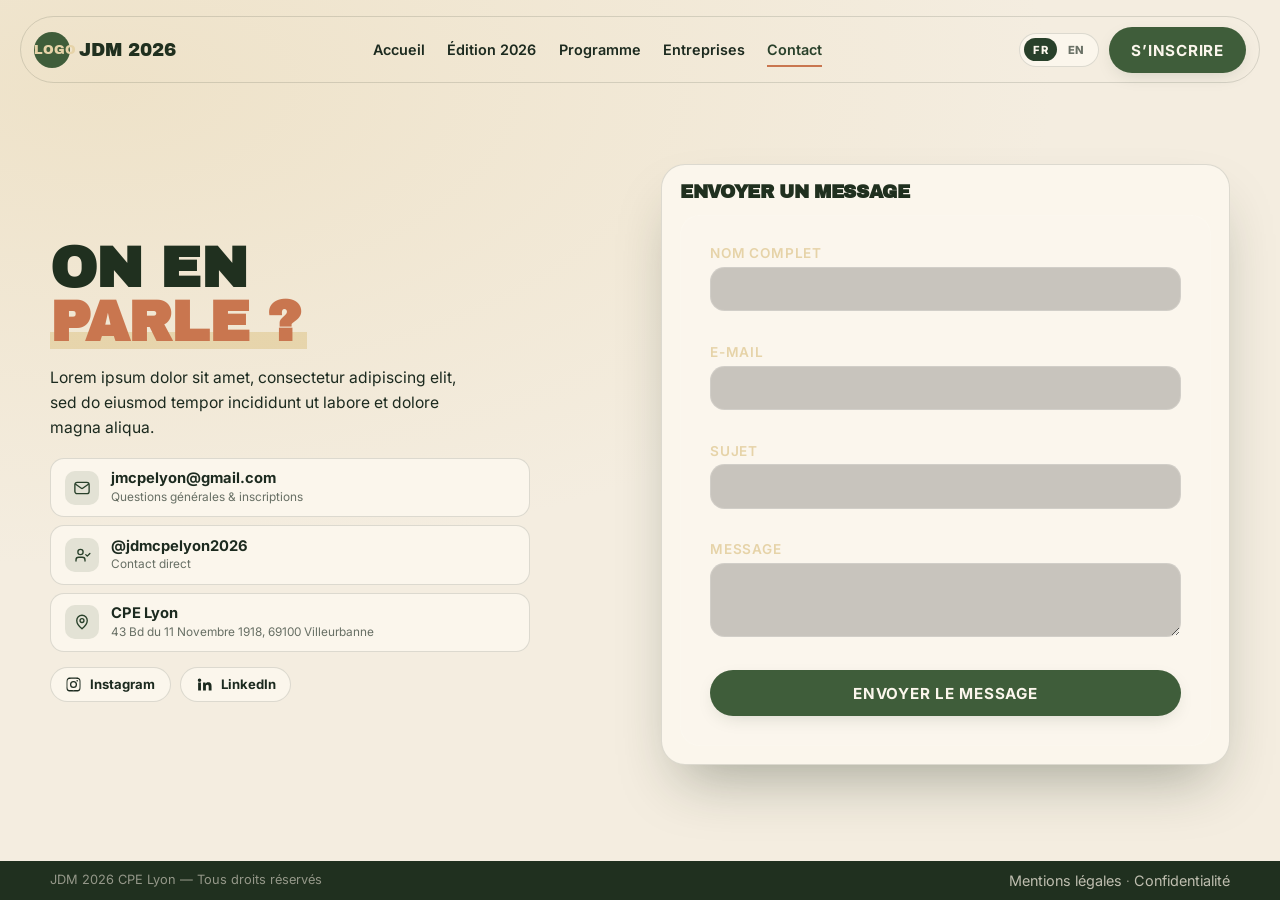
==== commit 9f7ce715: "Add placeholders text for the new 2026 edition" ====
--- a/contact.html
+++ b/contact.html
@@ -34,18 +34,17 @@
               <span class="w"><span data-en="Let’s">On en</span></span>
               <span class="w w--accent"><span data-en="talk.">parle ?</span></span>
             </h1>
-            <p class="intro__lead" data-en="A question about the event, a partnership idea or a press request? The student team answers within two working days.">
-              Une question sur l’événement, une idée de partenariat ou une demande presse ?
-              L’équipe étudiante répond sous deux jours ouvrés.
+            <p class="intro__lead" data-en="Lorem ipsum dolor sit amet, consectetur adipiscing elit, sed do eiusmod tempor incididunt ut labore et dolore magna aliqua. ">
+              Lorem ipsum dolor sit amet, consectetur adipiscing elit, sed do eiusmod tempor incididunt ut labore et dolore magna aliqua. 
             </p>
             <ul class="cinfo">
               <li>
                 <span class="cinfo__ic" aria-hidden="true"><svg viewBox="0 0 24 24" fill="none" stroke="currentColor" stroke-width="1.8" stroke-linecap="round" stroke-linejoin="round"><rect x="2.5" y="4.5" width="19" height="15" rx="3"/><path d="m3.5 7 7.6 5.4a1.5 1.5 0 0 0 1.8 0L20.5 7"/></svg></span>
-                <div><b>careerday@cpe.fr</b><small data-en="General questions &amp; registrations">Questions générales &amp; inscriptions</small></div>
+                <div><b>jmcpelyon@gmail.com</b><small data-en="General questions &amp; registrations">Questions générales &amp; inscriptions</small></div>
               </li>
               <li>
                 <span class="cinfo__ic" aria-hidden="true"><svg viewBox="0 0 24 24" fill="none" stroke="currentColor" stroke-width="1.8" stroke-linecap="round" stroke-linejoin="round"><path d="M16 20v-1.5a3.5 3.5 0 0 0-3.5-3.5h-5A3.5 3.5 0 0 0 4 18.5V20"/><circle cx="10" cy="8" r="3.5"/><path d="M17 11.5 19 13.5 22.5 10"/></svg></span>
-                <div><b>partners.careerday@cpe.fr</b><small data-en="Booths and sponsorship">Stands et sponsoring</small></div>
+                <div><b>@jdmcpelyon2026</b><small data-en="Direct contact">Contact direct</small></div>
               </li>
               <li>
                 <span class="cinfo__ic" aria-hidden="true"><svg viewBox="0 0 24 24" fill="none" stroke="currentColor" stroke-width="1.8" stroke-linecap="round" stroke-linejoin="round"><path d="M12 21s7-5.6 7-11a7 7 0 1 0-14 0c0 5.4 7 11 7 11Z"/><circle cx="12" cy="10" r="2.6"/></svg></span>
--- a/css/pages.css
+++ b/css/pages.css
@@ -849,44 +849,45 @@
    LARGE SCREENS — fill the browser instead of a narrow column
    ========================================================= */
 @media (min-width:1400px){
-  :root{--container:1500px}
-  .prog{width:min(100% - 4rem,1620px)}
+  :root{--container:1640px}
+  .container{width:min(100% - 6rem,var(--container))}
+  .prog{width:min(100% - 6rem,var(--container))}
   .page-single .page__grid,
-  .hero--single .hero__grid{width:min(100% - 4rem,var(--container));gap:5rem}
-  .intro{max-width:44rem}
-  .intro__title{font-size:clamp(2.6rem,3.4vw,4rem)}
-  .intro__lead{max-width:54ch;font-size:1.18rem;line-height:1.7}
-  .hero--single .hero__title{font-size:clamp(4rem,6.6vw,7.4rem)}
-  .hero--single .hero__lead{max-width:42ch;font-size:1.22rem}
-  .hero--single .hero__right{max-width:min(100%,640px,78vh)}
-  .carousel,.page-single--ed2 .carousel{max-width:min(620px,70vh)}
-  .orbit{width:min(100%,72vh)}
-  .ed2__facts b{font-size:1.06rem}
-  .ed2__facts span{font-size:.98rem}
-  .contact__panels .intro{max-width:38rem}
-  .prog__title{font-size:clamp(2rem,2.9vw,2.8rem)}
-  .pcol{padding:1.5rem 1.8rem 1.7rem;border-radius:26px}
-  .pcol__top h2{font-size:1.25rem}
-  .tline b,.rtable b,.ecard b{font-size:1.05rem}
-  .tline time,.rtable__h{font-size:1.05rem}
-  .stats li{padding:1rem 1.2rem}
-  .stat__num{font-size:2rem}
+  .hero--single .hero__grid{width:min(100% - 6rem,var(--container));gap:6rem}
+  .page-single .page__grid{grid-template-columns:minmax(0,1.02fr) minmax(0,.98fr)}
+  .intro{max-width:50rem}
+  .intro__title{font-size:clamp(3rem,3.9vw,4.6rem)}
+  .intro__lead{max-width:58ch;font-size:1.24rem;line-height:1.7}
+  .hero--single .hero__title{font-size:clamp(4.4rem,7.2vw,8.4rem)}
+  .hero--single .hero__lead{max-width:46ch;font-size:1.28rem}
+  .hero--single .hero__right{max-width:min(100%,760px,80vh)}
+  .carousel,.page-single--ed2 .carousel{max-width:min(720px,74vh)}
+  .orbit{width:min(100%,78vh)}
+  .ed2__facts b{font-size:1.12rem}
+  .ed2__facts span{font-size:1.02rem}
+  .contact__panels .intro{max-width:44rem}
+  .prog__title{font-size:clamp(2.2rem,3.1vw,3.1rem)}
+  .pcol{padding:1.7rem 2rem 1.9rem;border-radius:28px}
+  .pcol__top h2{font-size:1.3rem}
+  .tline b,.rtable b,.ecard b{font-size:1.08rem}
+  .tline time,.rtable__h{font-size:1.08rem}
+  .stats li{padding:1.15rem 1.4rem}
+  .stat__num{font-size:2.15rem}
 }
 @media (min-width:1700px){
-  :root{--container:1680px}
-  .prog{width:min(100% - 5rem,1780px)}
-  .hero--single .hero__right{max-width:min(100%,720px,80vh)}
-  .carousel,.page-single--ed2 .carousel{max-width:min(700px,72vh)}
+  :root{--container:1720px}
+  .hero--single .hero__right{max-width:min(100%,860px,84vh)}
+  .carousel,.page-single--ed2 .carousel{max-width:min(800px,76vh)}
+  .orbit{width:min(100%,82vh)}
+  .intro{max-width:56rem}
+  .intro__lead{max-width:62ch}
 }
 
 @media (min-width:1400px){
-  .nav__inner{width:min(100% - 4rem,1560px)}
-  .footer__bar{width:min(100% - 4rem,1560px);max-width:none}
-}
-@media (min-width:1700px){
-  .nav__inner{width:min(100% - 5rem,1720px)}
-  .footer__bar{width:min(100% - 5rem,1720px)}
-}
+  .nav__inner{width:min(100% - 6rem,var(--container))}
+  .footer__bar{width:min(100% - 6rem,var(--container));max-width:none}
+}
+
 
 /* --- narrow / resized desktop windows: keep titles big --- */
 @media (min-width:961px) and (max-width:1399px){
@@ -898,3 +899,16 @@
 @media (max-width:960px){
   .intro__title--edition{font-size:clamp(2rem,8.6vw,3rem);line-height:1}
 }
+
+/* --- very large screens: let the program grid breathe vertically --- */
+@media (min-width:1400px) and (min-height:820px){
+  .page-single--wide{padding:9.6rem 0 3rem}
+  .prog{flex:1 1 auto}
+  .prog__grid{flex:1 1 auto;margin-top:2.4rem;gap:1.8rem 2rem}
+  .pcol{height:100%}
+  .pcol--rt .rtable{align-content:space-evenly;gap:.7rem 2rem}
+  .tline{gap:.9rem}
+}
+@media (min-width:1400px) and (min-height:820px){
+  .pcol--rt .rtable{height:100%}
+}
